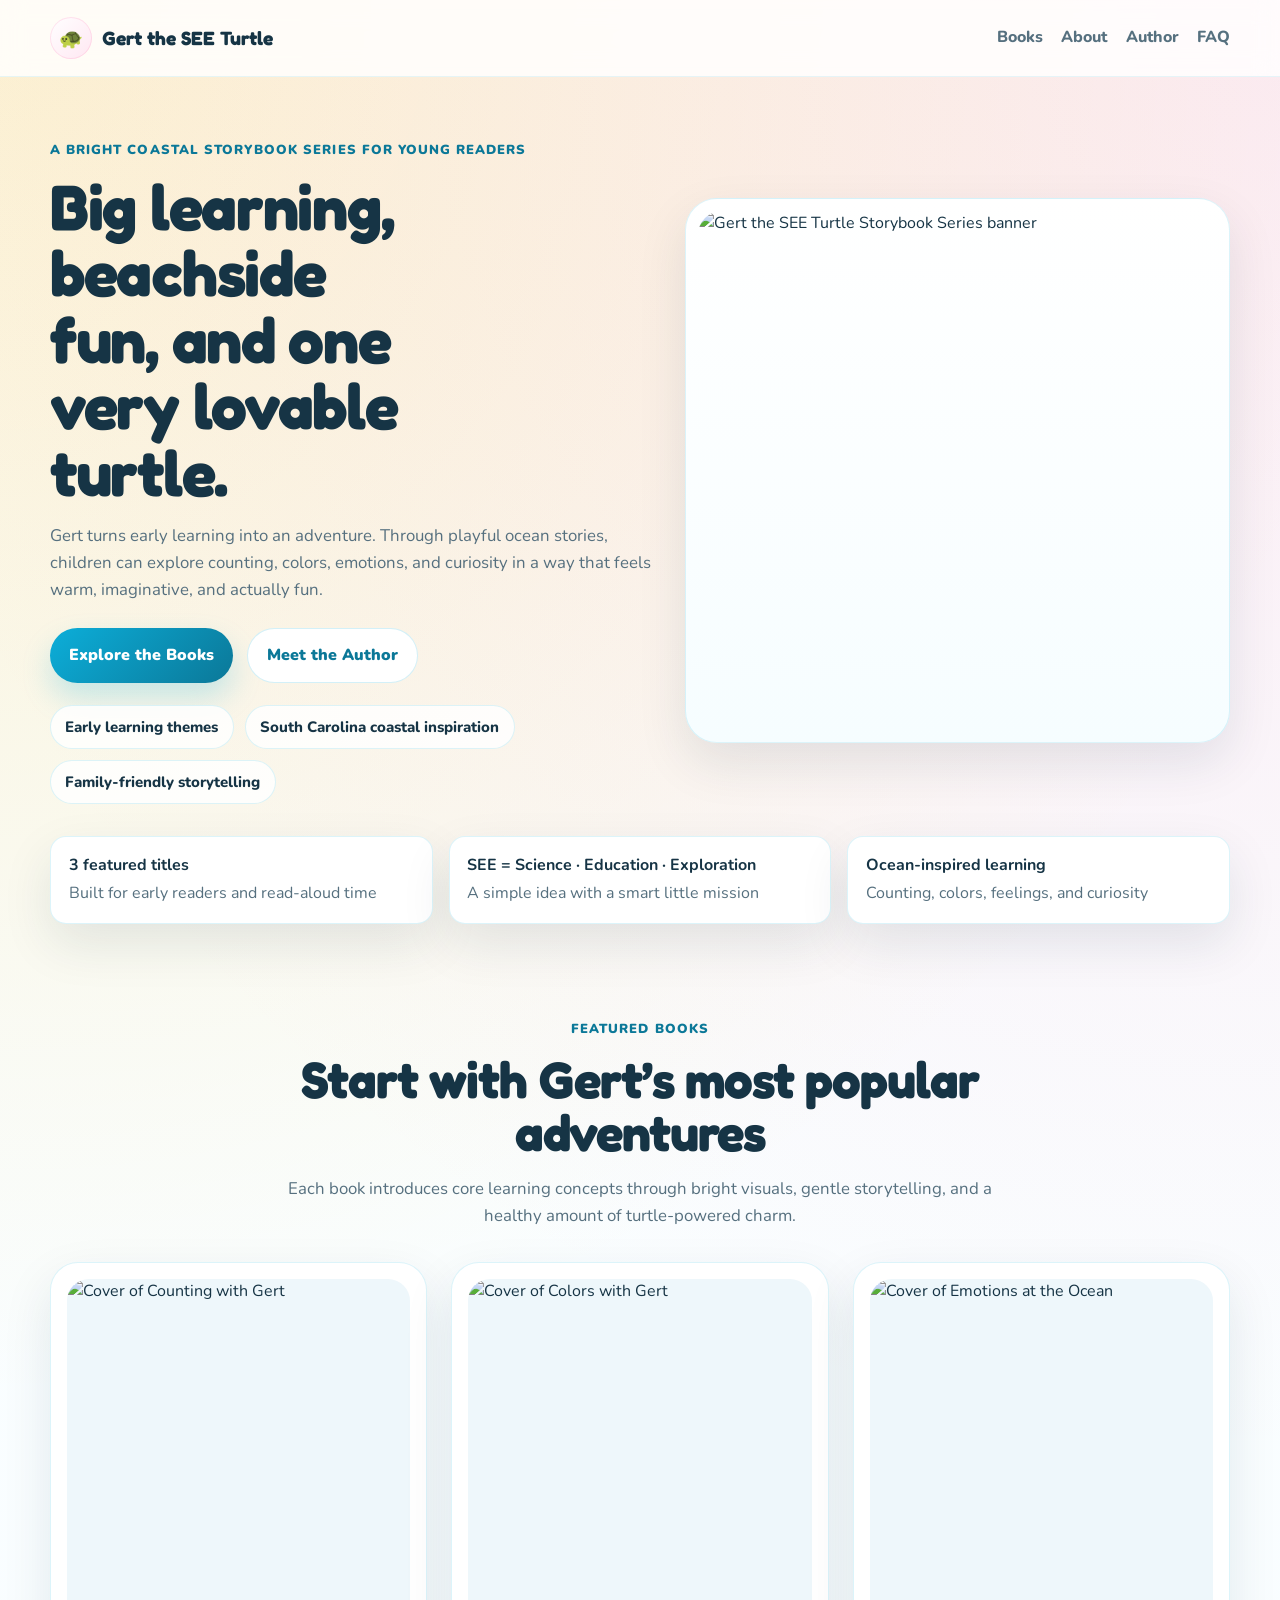
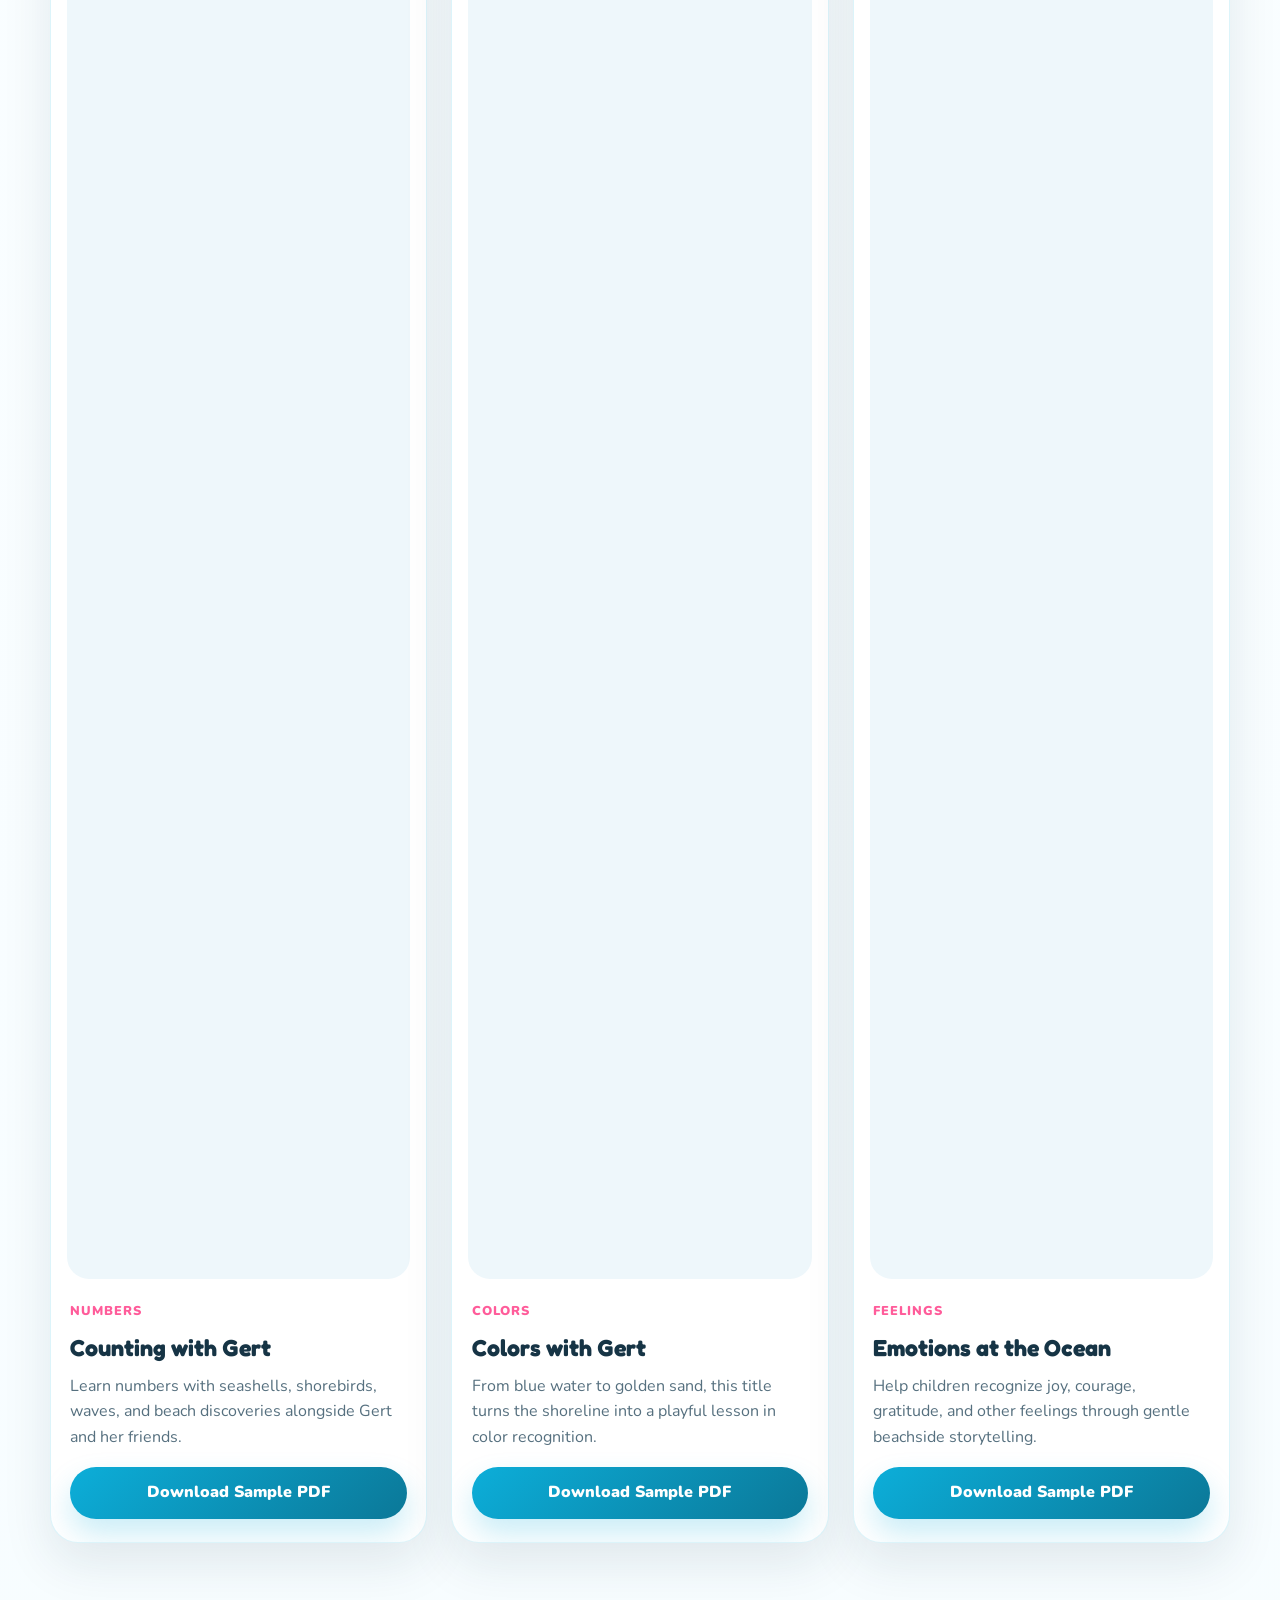
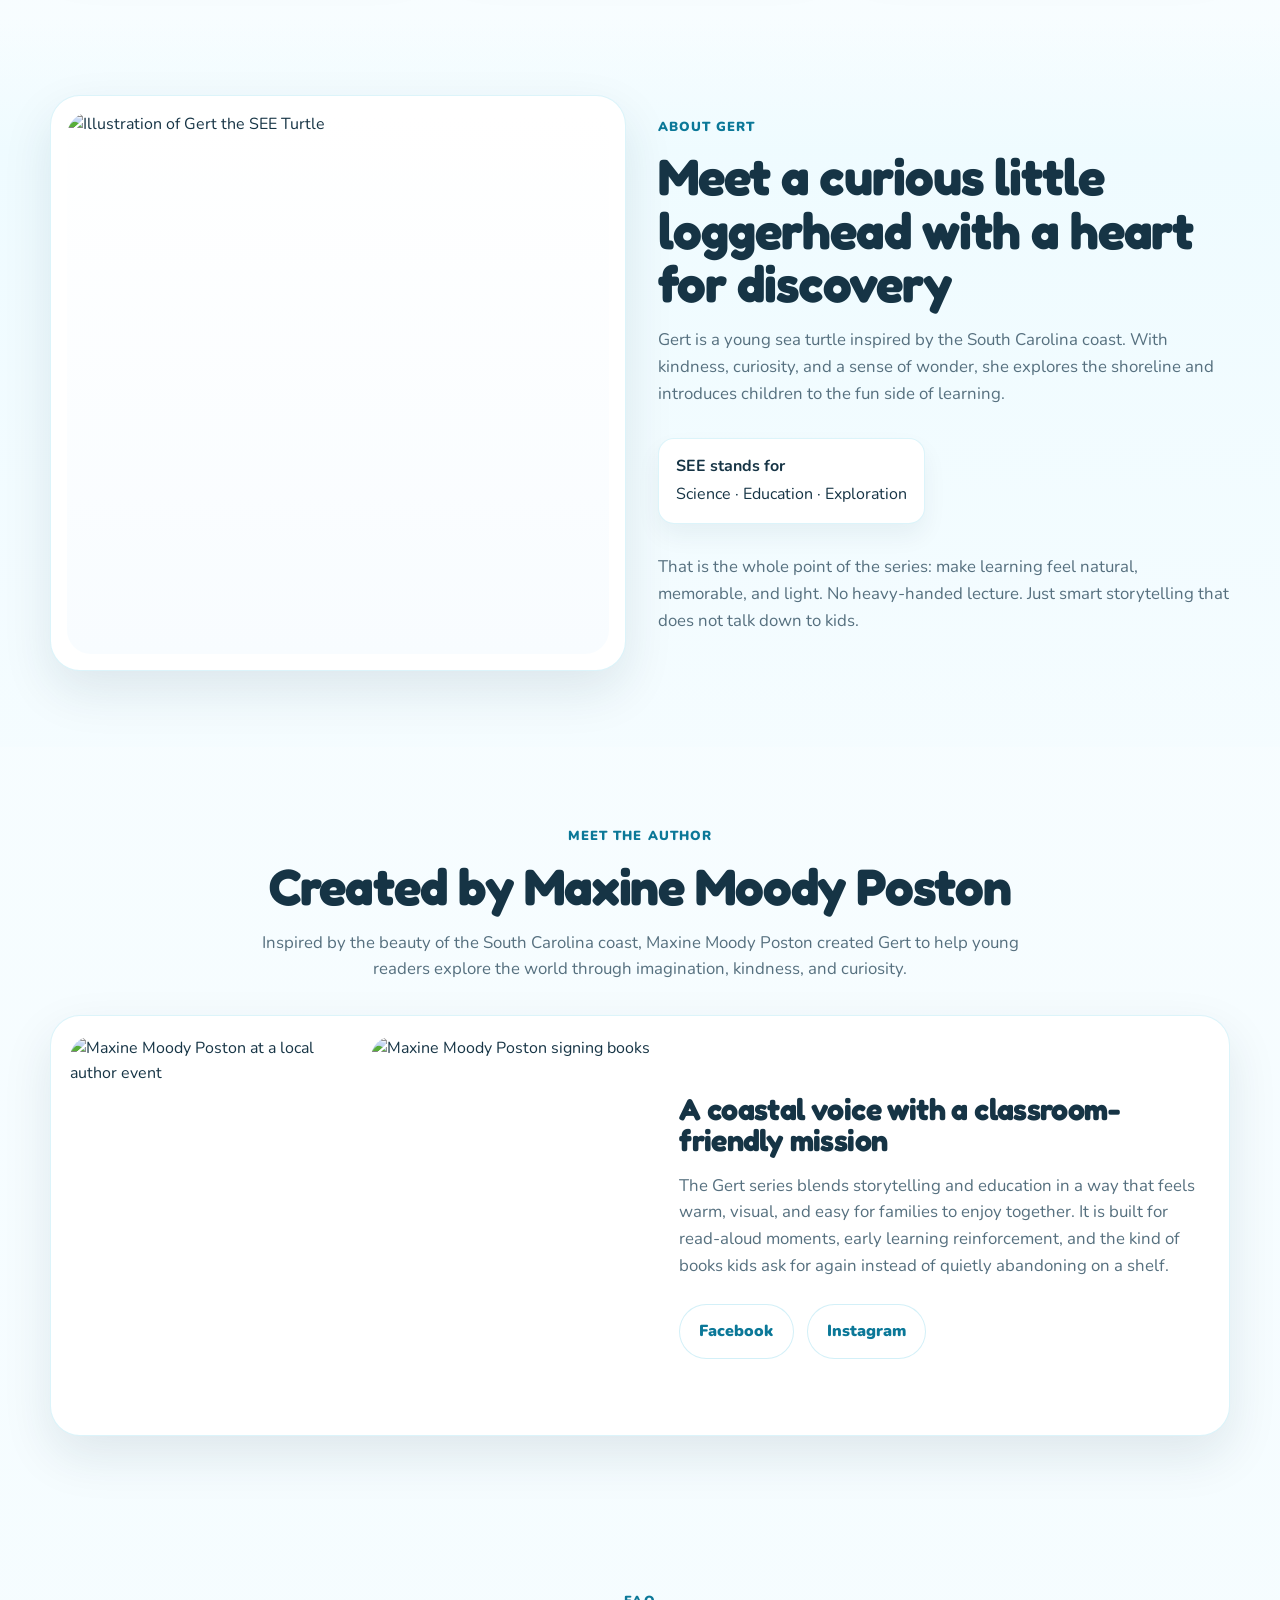
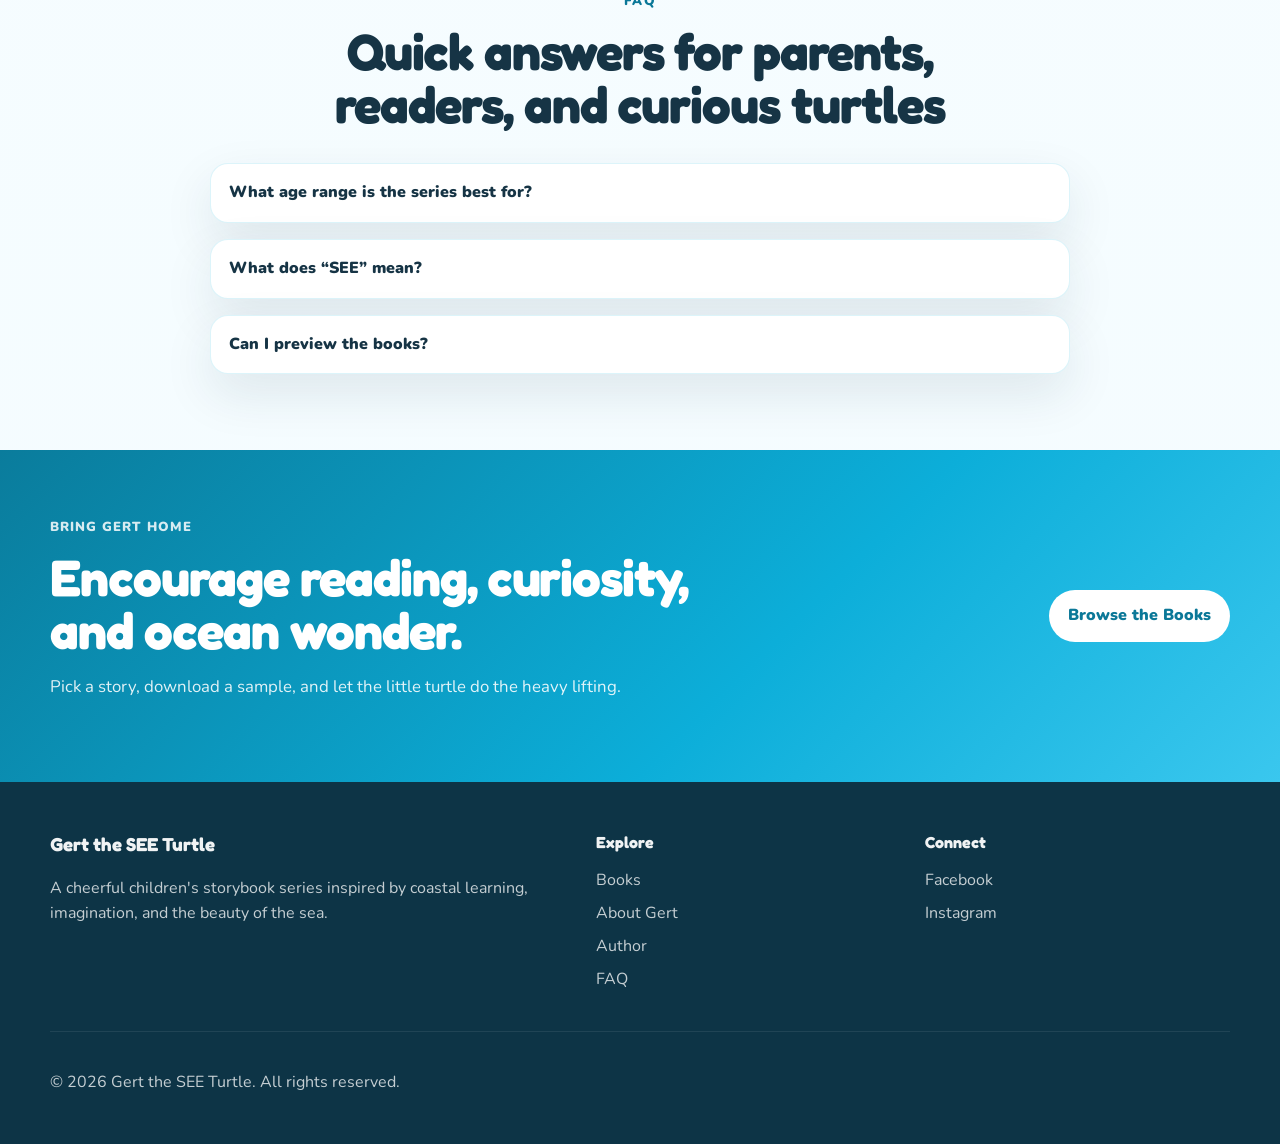
==== index.html @ 7fe70824 "Add files via upload" ====
<!DOCTYPE html>
<html lang="en">
<head>
  <meta charset="UTF-8">
  <meta name="viewport" content="width=device-width, initial-scale=1">
  <title>Gert the SEE Turtle | Children's Storybook Series</title>
  <meta name="description" content="Meet Gert the SEE Turtle, a cheerful children's storybook series inspired by the South Carolina coast and designed to teach counting, colors, emotions, and curiosity through ocean adventures.">
  <meta name="theme-color" content="#0caed9">
  <meta property="og:title" content="Gert the SEE Turtle | Children's Storybook Series">
  <meta property="og:description" content="Counting, colors, emotions, and coastal adventures for young readers.">
  <meta property="og:type" content="website">
  <meta property="og:image" content="images/gert_banner.png">
  <meta name="twitter:card" content="summary_large_image">
  <link rel="preconnect" href="https://fonts.googleapis.com">
  <link rel="preconnect" href="https://fonts.gstatic.com" crossorigin>
  <link href="https://fonts.googleapis.com/css2?family=Fredoka:wght@400;500;600;700&family=Nunito:wght@400;600;700;800&display=swap" rel="stylesheet">
  <link rel="stylesheet" href="style.css">
  <script type="application/ld+json">
  {
    "@context": "https://schema.org",
    "@type": "WebSite",
    "name": "Gert the SEE Turtle",
    "url": "/",
    "description": "A children's storybook series featuring Gert the SEE Turtle and early learning adventures inspired by the coast.",
    "publisher": {
      "@type": "Person",
      "name": "Maxine Moody Poston"
    }
  }
  </script>
</head>
<body>
  <a class="skip-link" href="#main">Skip to content</a>

  <header class="site-header">
    <div class="container nav-wrap">
      <a href="#top" class="brand" aria-label="Gert the SEE Turtle home">
        <span class="brand-mark">🐢</span>
        <span>Gert the SEE Turtle</span>
      </a>
      <button class="nav-toggle" type="button" aria-expanded="false" aria-controls="site-nav" aria-label="Open navigation menu">
        <span></span><span></span><span></span>
      </button>
      <nav id="site-nav" class="site-nav" aria-label="Primary">
        <a href="#books">Books</a>
        <a href="#about">About</a>
        <a href="#author">Author</a>
        <a href="#faq">FAQ</a>
      </nav>
    </div>
  </header>

  <main id="main">
    <section class="hero" id="top">
      <div class="container hero-grid">
        <div class="hero-copy">
          <span class="eyebrow">A bright coastal storybook series for young readers</span>
          <h1>Big learning, beachside fun, and one very lovable turtle.</h1>
          <p class="hero-text">
            Gert turns early learning into an adventure. Through playful ocean stories, children can explore
            counting, colors, emotions, and curiosity in a way that feels warm, imaginative, and actually fun.
          </p>
          <div class="hero-actions">
            <a class="btn btn-primary" href="#books">Explore the Books</a>
            <a class="btn btn-secondary" href="#author">Meet the Author</a>
          </div>
          <ul class="hero-points" aria-label="Series highlights">
            <li>Early learning themes</li>
            <li>South Carolina coastal inspiration</li>
            <li>Family-friendly storytelling</li>
          </ul>
        </div>

        <div class="hero-visual">
          <div class="hero-card">
            <img src="images/gert_banner.png" alt="Gert the SEE Turtle Storybook Series banner" width="1200" height="1200" fetchpriority="high">
          </div>
        </div>
      </div>
    </section>

    <section class="stats-bar" aria-label="Series highlights">
      <div class="container stats-grid">
        <div class="stat-card">
          <strong>3 featured titles</strong>
          <span>Built for early readers and read-aloud time</span>
        </div>
        <div class="stat-card">
          <strong>SEE = Science · Education · Exploration</strong>
          <span>A simple idea with a smart little mission</span>
        </div>
        <div class="stat-card">
          <strong>Ocean-inspired learning</strong>
          <span>Counting, colors, feelings, and curiosity</span>
        </div>
      </div>
    </section>

    <section class="section section-books" id="books">
      <div class="container">
        <div class="section-heading centered narrow">
          <span class="eyebrow">Featured books</span>
          <h2>Start with Gert’s most popular adventures</h2>
          <p>
            Each book introduces core learning concepts through bright visuals, gentle storytelling, and a healthy amount
            of turtle-powered charm.
          </p>
        </div>

        <div class="book-grid">
          <article class="book-card">
            <div class="book-cover-wrap">
              <img src="images/counting-with-gert.png" alt="Cover of Counting with Gert" width="1600" height="1600" loading="lazy">
            </div>
            <div class="book-body">
              <span class="book-tag">Numbers</span>
              <h3>Counting with Gert</h3>
              <p>Learn numbers with seashells, shorebirds, waves, and beach discoveries alongside Gert and her friends.</p>
              <a class="btn btn-primary btn-block" href="books/counting.pdf" download>Download Sample PDF</a>
            </div>
          </article>

          <article class="book-card">
            <div class="book-cover-wrap">
              <img src="images/colors-with-gert.png" alt="Cover of Colors with Gert" width="1600" height="1600" loading="lazy">
            </div>
            <div class="book-body">
              <span class="book-tag">Colors</span>
              <h3>Colors with Gert</h3>
              <p>From blue water to golden sand, this title turns the shoreline into a playful lesson in color recognition.</p>
              <a class="btn btn-primary btn-block" href="books/colors.pdf" download>Download Sample PDF</a>
            </div>
          </article>

          <article class="book-card">
            <div class="book-cover-wrap">
              <img src="images/emotions-at-the-ocean.png" alt="Cover of Emotions at the Ocean" width="1600" height="1600" loading="lazy">
            </div>
            <div class="book-body">
              <span class="book-tag">Feelings</span>
              <h3>Emotions at the Ocean</h3>
              <p>Help children recognize joy, courage, gratitude, and other feelings through gentle beachside storytelling.</p>
              <a class="btn btn-primary btn-block" href="books/emotions.pdf" download>Download Sample PDF</a>
            </div>
          </article>
        </div>
      </div>
    </section>

    <section class="section section-alt" id="about">
      <div class="container about-grid">
        <div class="about-visual card-surface">
          <img src="images/gert_character.png" alt="Illustration of Gert the SEE Turtle" width="542" height="542" loading="lazy">
        </div>
        <div class="about-copy">
          <span class="eyebrow">About Gert</span>
          <h2>Meet a curious little loggerhead with a heart for discovery</h2>
          <p>
            Gert is a young sea turtle inspired by the South Carolina coast. With kindness, curiosity, and a sense of wonder,
            she explores the shoreline and introduces children to the fun side of learning.
          </p>
          <div class="meaning-box">
            <strong>SEE stands for</strong>
            <span>Science · Education · Exploration</span>
          </div>
          <p>
            That is the whole point of the series: make learning feel natural, memorable, and light. No heavy-handed lecture.
            Just smart storytelling that does not talk down to kids.
          </p>
        </div>
      </div>
    </section>

    <section class="section" id="author">
      <div class="container">
        <div class="section-heading centered narrow">
          <span class="eyebrow">Meet the author</span>
          <h2>Created by Maxine Moody Poston</h2>
          <p>
            Inspired by the beauty of the South Carolina coast, Maxine Moody Poston created Gert to help young readers explore
            the world through imagination, kindness, and curiosity.
          </p>
        </div>

        <div class="author-panel">
          <div class="author-images">
            <figure>
              <img src="images/author_expo.jpg" alt="Maxine Moody Poston at a local author event" width="1200" height="1600" loading="lazy">
            </figure>
            <figure>
              <img src="images/author_signing.jpg" alt="Maxine Moody Poston signing books" width="1200" height="1600" loading="lazy">
            </figure>
          </div>
          <div class="author-copy">
            <h3>A coastal voice with a classroom-friendly mission</h3>
            <p>
              The Gert series blends storytelling and education in a way that feels warm, visual, and easy for families to enjoy together.
              It is built for read-aloud moments, early learning reinforcement, and the kind of books kids ask for again instead of quietly abandoning on a shelf.
            </p>
            <div class="social-links">
              <a class="btn btn-secondary" href="https://www.facebook.com/gerttheseeturtle" target="_blank" rel="noopener noreferrer">Facebook</a>
              <a class="btn btn-secondary" href="https://www.instagram.com/gerttheseeturtle" target="_blank" rel="noopener noreferrer">Instagram</a>
            </div>
          </div>
        </div>
      </div>
    </section>

    <section class="section faq-section" id="faq">
      <div class="container">
        <div class="section-heading centered narrow">
          <span class="eyebrow">FAQ</span>
          <h2>Quick answers for parents, readers, and curious turtles</h2>
        </div>
        <div class="faq-list">
          <details>
            <summary>What age range is the series best for?</summary>
            <p>The books are designed for young children and early readers, especially families looking for bright educational read-aloud stories.</p>
          </details>
          <details>
            <summary>What does “SEE” mean?</summary>
            <p>SEE stands for Science, Education, and Exploration, which is the learning framework that shapes the series.</p>
          </details>
          <details>
            <summary>Can I preview the books?</summary>
            <p>Yes. Each featured title includes a downloadable PDF so visitors can sample the story and artwork.</p>
          </details>
        </div>
      </div>
    </section>

    <section class="cta-band">
      <div class="container cta-grid">
        <div>
          <span class="eyebrow eyebrow-light">Bring Gert home</span>
          <h2>Encourage reading, curiosity, and ocean wonder.</h2>
          <p>Pick a story, download a sample, and let the little turtle do the heavy lifting.</p>
        </div>
        <div class="cta-actions">
          <a class="btn btn-light" href="#books">Browse the Books</a>
        </div>
      </div>
    </section>
  </main>

  <footer class="site-footer">
    <div class="container footer-grid">
      <div>
        <h3>Gert the SEE Turtle</h3>
        <p>A cheerful children's storybook series inspired by coastal learning, imagination, and the beauty of the sea.</p>
      </div>
      <div>
        <h4>Explore</h4>
        <a href="#books">Books</a>
        <a href="#about">About Gert</a>
        <a href="#author">Author</a>
        <a href="#faq">FAQ</a>
      </div>
      <div>
        <h4>Connect</h4>
        <a href="https://www.facebook.com/gerttheseeturtle" target="_blank" rel="noopener noreferrer">Facebook</a>
        <a href="https://www.instagram.com/gerttheseeturtle" target="_blank" rel="noopener noreferrer">Instagram</a>
      </div>
    </div>
    <div class="container footer-bottom">
      <p>© 2026 Gert the SEE Turtle. All rights reserved.</p>
    </div>
  </footer>

  <script src="script.js"></script>
</body>
</html>
---- style.css ----
:root {
  --bg: #f4fcff;
  --bg-soft: #eefbff;
  --surface: #ffffff;
  --surface-alt: #f7feff;
  --text: #163445;
  --muted: #56707f;
  --primary: #0caed9;
  --primary-dark: #0b7898;
  --accent: #ff5c9a;
  --accent-warm: #ffb703;
  --border: rgba(12, 174, 217, 0.14);
  --shadow: 0 20px 50px rgba(16, 51, 69, 0.10);
  --radius-xl: 28px;
  --radius-lg: 22px;
  --radius-md: 16px;
  --radius-sm: 12px;
  --max: 1180px;
}

* { box-sizing: border-box; }
html { scroll-behavior: smooth; }
body {
  margin: 0;
  font-family: "Nunito", Arial, sans-serif;
  color: var(--text);
  background:
    radial-gradient(circle at top left, rgba(255,183,3,0.18), transparent 23%),
    radial-gradient(circle at top right, rgba(255,92,154,0.12), transparent 24%),
    linear-gradient(180deg, #fbfeff 0%, #f4fcff 100%);
  line-height: 1.6;
}
img { display: block; max-width: 100%; }
a { color: inherit; text-decoration: none; }

.skip-link {
  position: absolute;
  left: -9999px;
  top: 0;
}
.skip-link:focus {
  left: 1rem;
  top: 1rem;
  z-index: 999;
  background: #fff;
  padding: .75rem 1rem;
  border-radius: 999px;
  box-shadow: var(--shadow);
}

.container {
  width: min(calc(100% - 2rem), var(--max));
  margin: 0 auto;
}

.site-header {
  position: sticky;
  top: 0;
  z-index: 50;
  backdrop-filter: blur(12px);
  background: rgba(255,255,255,0.82);
  border-bottom: 1px solid rgba(12,174,217,0.10);
}

.nav-wrap {
  min-height: 76px;
  display: flex;
  align-items: center;
  justify-content: space-between;
  gap: 1rem;
}

.brand {
  display: inline-flex;
  align-items: center;
  gap: .65rem;
  font-family: "Fredoka", Arial, sans-serif;
  font-size: 1.2rem;
  font-weight: 700;
}

.brand-mark {
  width: 42px;
  height: 42px;
  display: inline-grid;
  place-items: center;
  border-radius: 50%;
  background: linear-gradient(135deg, #fff, #ffe7f2);
  box-shadow: inset 0 0 0 1px rgba(255,92,154,.16);
}

.site-nav {
  display: flex;
  align-items: center;
  gap: 1.15rem;
}

.site-nav a {
  color: var(--muted);
  font-weight: 800;
}
.site-nav a:hover,
.site-nav a:focus-visible { color: var(--primary-dark); }

.nav-toggle {
  display: none;
  width: 46px;
  height: 46px;
  border: 1px solid rgba(12,174,217,0.16);
  background: #fff;
  border-radius: 14px;
  padding: 0;
  cursor: pointer;
}
.nav-toggle span {
  display: block;
  width: 18px;
  height: 2px;
  background: var(--text);
  margin: 4px auto;
  border-radius: 999px;
}

.hero {
  padding: 3.75rem 0 2rem;
}
.hero-grid {
  display: grid;
  grid-template-columns: 1.05fr .95fr;
  gap: 2rem;
  align-items: center;
}
.eyebrow {
  display: inline-block;
  font-size: .82rem;
  font-weight: 900;
  letter-spacing: .08em;
  text-transform: uppercase;
  color: var(--primary-dark);
}
.eyebrow-light { color: rgba(255,255,255,.84); }

.hero h1,
.section-heading h2,
.about-copy h2,
.cta-grid h2,
.author-copy h3 {
  font-family: "Fredoka", Arial, sans-serif;
  line-height: 1.04;
  letter-spacing: -.02em;
}
.hero h1 {
  font-size: clamp(2.7rem, 5vw, 4.9rem);
  margin: .7rem 0 1rem;
  max-width: 11ch;
}
.hero-text,
.section-heading p,
.about-copy p,
.author-copy p,
.cta-grid p,
.faq-list p {
  color: var(--muted);
  font-size: 1.05rem;
}
.hero-actions,
.social-links {
  display: flex;
  flex-wrap: wrap;
  gap: .85rem;
  margin-top: 1.5rem;
}
.btn {
  display: inline-flex;
  align-items: center;
  justify-content: center;
  min-height: 50px;
  padding: .85rem 1.2rem;
  border-radius: 999px;
  font-weight: 900;
  transition: transform .18s ease, box-shadow .18s ease, background .18s ease;
}
.btn:hover { transform: translateY(-2px); }
.btn-primary {
  color: #fff;
  background: linear-gradient(135deg, var(--primary), var(--primary-dark));
  box-shadow: 0 15px 30px rgba(12, 174, 217, .22);
}
.btn-secondary {
  background: #fff;
  color: var(--primary-dark);
  border: 1px solid rgba(12,174,217,0.18);
}
.btn-light {
  color: var(--primary-dark);
  background: #fff;
}
.btn-block { width: 100%; }

.hero-points {
  list-style: none;
  display: flex;
  flex-wrap: wrap;
  gap: .7rem;
  padding: 0;
  margin: 1.4rem 0 0;
}
.hero-points li {
  padding: .55rem .9rem;
  border-radius: 999px;
  background: rgba(255,255,255,.82);
  border: 1px solid var(--border);
  font-weight: 800;
  font-size: .94rem;
}

.hero-card,
.card-surface,
.book-card,
.author-panel,
.stat-card,
.faq-list details {
  background: var(--surface);
  border: 1px solid var(--border);
  box-shadow: var(--shadow);
}
.hero-card {
  border-radius: 32px;
  overflow: hidden;
  padding: .75rem;
  background: linear-gradient(180deg, #ffffff, #f6fdff);
}
.hero-card img {
  border-radius: 24px;
  width: 100%;
  height: auto;
}

.stats-bar { padding-bottom: 1rem; }
.stats-grid {
  display: grid;
  grid-template-columns: repeat(3, 1fr);
  gap: 1rem;
}
.stat-card {
  padding: 1rem 1.1rem;
  border-radius: var(--radius-md);
}
.stat-card strong {
  display: block;
  margin-bottom: .2rem;
  font-size: 1rem;
}
.stat-card span { color: var(--muted); }

.section { padding: 4.75rem 0; }
.section-alt {
  background: linear-gradient(180deg, rgba(255,255,255,0), rgba(238,251,255,0.9) 18%, rgba(244,252,255,0.8));
}
.section-heading { margin-bottom: 2rem; }
.centered { text-align: center; margin-inline: auto; }
.narrow { max-width: 760px; }
.section-heading h2,
.about-copy h2,
.cta-grid h2 {
  margin: .7rem 0 .9rem;
  font-size: clamp(2.1rem, 4vw, 3.3rem);
}

.book-grid {
  display: grid;
  grid-template-columns: repeat(3, 1fr);
  gap: 1.5rem;
}
.book-card {
  border-radius: var(--radius-xl);
  overflow: hidden;
}
.book-cover-wrap {
  padding: 1rem 1rem 0;
}
.book-cover-wrap img {
  width: 100%;
  aspect-ratio: 4 / 5;
  object-fit: cover;
  border-radius: var(--radius-lg);
  background: #eef7fb;
}
.book-body {
  padding: 1.2rem 1.2rem 1.4rem;
}
.book-tag {
  display: inline-block;
  margin-bottom: .45rem;
  color: var(--accent);
  font-size: .8rem;
  font-weight: 900;
  text-transform: uppercase;
  letter-spacing: .08em;
}
.book-body h3 {
  margin: 0 0 .5rem;
  font-family: "Fredoka", Arial, sans-serif;
  font-size: 1.45rem;
}
.book-body p {
  margin: 0 0 1rem;
  color: var(--muted);
}

.about-grid {
  display: grid;
  grid-template-columns: .9fr 1.1fr;
  gap: 2rem;
  align-items: center;
}
.card-surface {
  padding: 1rem;
  border-radius: 30px;
}
.about-visual img {
  border-radius: 24px;
  background: linear-gradient(180deg, #fff, #f8fcff);
}
.meaning-box {
  display: inline-flex;
  flex-direction: column;
  gap: .15rem;
  margin: .85rem 0;
  padding: .95rem 1.05rem;
  background: #fff;
  border: 1px solid var(--border);
  border-radius: var(--radius-md);
  box-shadow: 0 12px 24px rgba(16, 51, 69, 0.06);
}

.author-panel {
  display: grid;
  grid-template-columns: 1.05fr .95fr;
  gap: 1.4rem;
  align-items: center;
  padding: 1.2rem;
  border-radius: 30px;
}
.author-images {
  display: grid;
  grid-template-columns: repeat(2, 1fr);
  gap: 1rem;
}
.author-images figure { margin: 0; }
.author-images img {
  width: 100%;
  min-height: 320px;
  height: 100%;
  object-fit: cover;
  border-radius: var(--radius-lg);
}
.author-copy h3 {
  font-size: 1.9rem;
  margin: 0 0 .8rem;
}

.faq-list {
  max-width: 860px;
  margin: 0 auto;
  display: grid;
  gap: 1rem;
}
.faq-list details {
  border-radius: 18px;
  padding: 1rem 1.1rem;
}
.faq-list summary {
  cursor: pointer;
  font-weight: 900;
  list-style: none;
}
.faq-list summary::-webkit-details-marker { display: none; }
.faq-list p { margin: .7rem 0 0; }

.cta-band {
  background: linear-gradient(135deg, #0a7c9c, #0caed9 60%, #3ac7ee);
  color: #fff;
  padding: 4rem 0;
}
.cta-grid {
  display: grid;
  grid-template-columns: 1.15fr .85fr;
  gap: 1rem;
  align-items: center;
}
.cta-grid p { color: rgba(255,255,255,.88); }
.cta-actions { display: flex; justify-content: flex-end; }

.site-footer {
  background: #0d3446;
  color: rgba(255,255,255,.94);
  padding-top: 3rem;
}
.footer-grid {
  display: grid;
  grid-template-columns: 1.2fr .7fr .7fr;
  gap: 1.5rem;
}
.site-footer h3,
.site-footer h4 {
  margin: 0 0 .8rem;
  font-family: "Fredoka", Arial, sans-serif;
}
.site-footer p,
.site-footer a {
  color: rgba(255,255,255,.76);
}
.site-footer a {
  display: block;
  margin-bottom: .45rem;
}
.footer-bottom {
  margin-top: 2rem;
  padding: 1.35rem 0 2rem;
  border-top: 1px solid rgba(255,255,255,.08);
}

@media (max-width: 980px) {
  .hero-grid,
  .stats-grid,
  .book-grid,
  .about-grid,
  .author-panel,
  .cta-grid,
  .footer-grid {
    grid-template-columns: 1fr;
  }
  .hero h1 { max-width: none; }
  .cta-actions { justify-content: flex-start; }
}

@media (max-width: 760px) {
  .nav-toggle { display: inline-block; }
  .site-nav {
    position: absolute;
    top: calc(100% + .5rem);
    left: 1rem;
    right: 1rem;
    display: none;
    flex-direction: column;
    align-items: flex-start;
    gap: .25rem;
    padding: .8rem;
    background: rgba(255,255,255,.98);
    border: 1px solid var(--border);
    border-radius: 18px;
    box-shadow: var(--shadow);
  }
  .site-nav.open { display: flex; }
  .site-nav a {
    width: 100%;
    padding: .7rem .8rem;
    border-radius: 12px;
  }
  .site-nav a:hover { background: #f5fcff; }
  .hero { padding-top: 2.5rem; }
  .section { padding: 3.75rem 0; }
}

@media (max-width: 640px) {
  .author-images { grid-template-columns: 1fr; }
  .author-images img { min-height: 240px; }
  .brand { font-size: 1rem; }
  .btn { width: 100%; }
  .hero-actions,
  .social-links { align-items: stretch; }
}
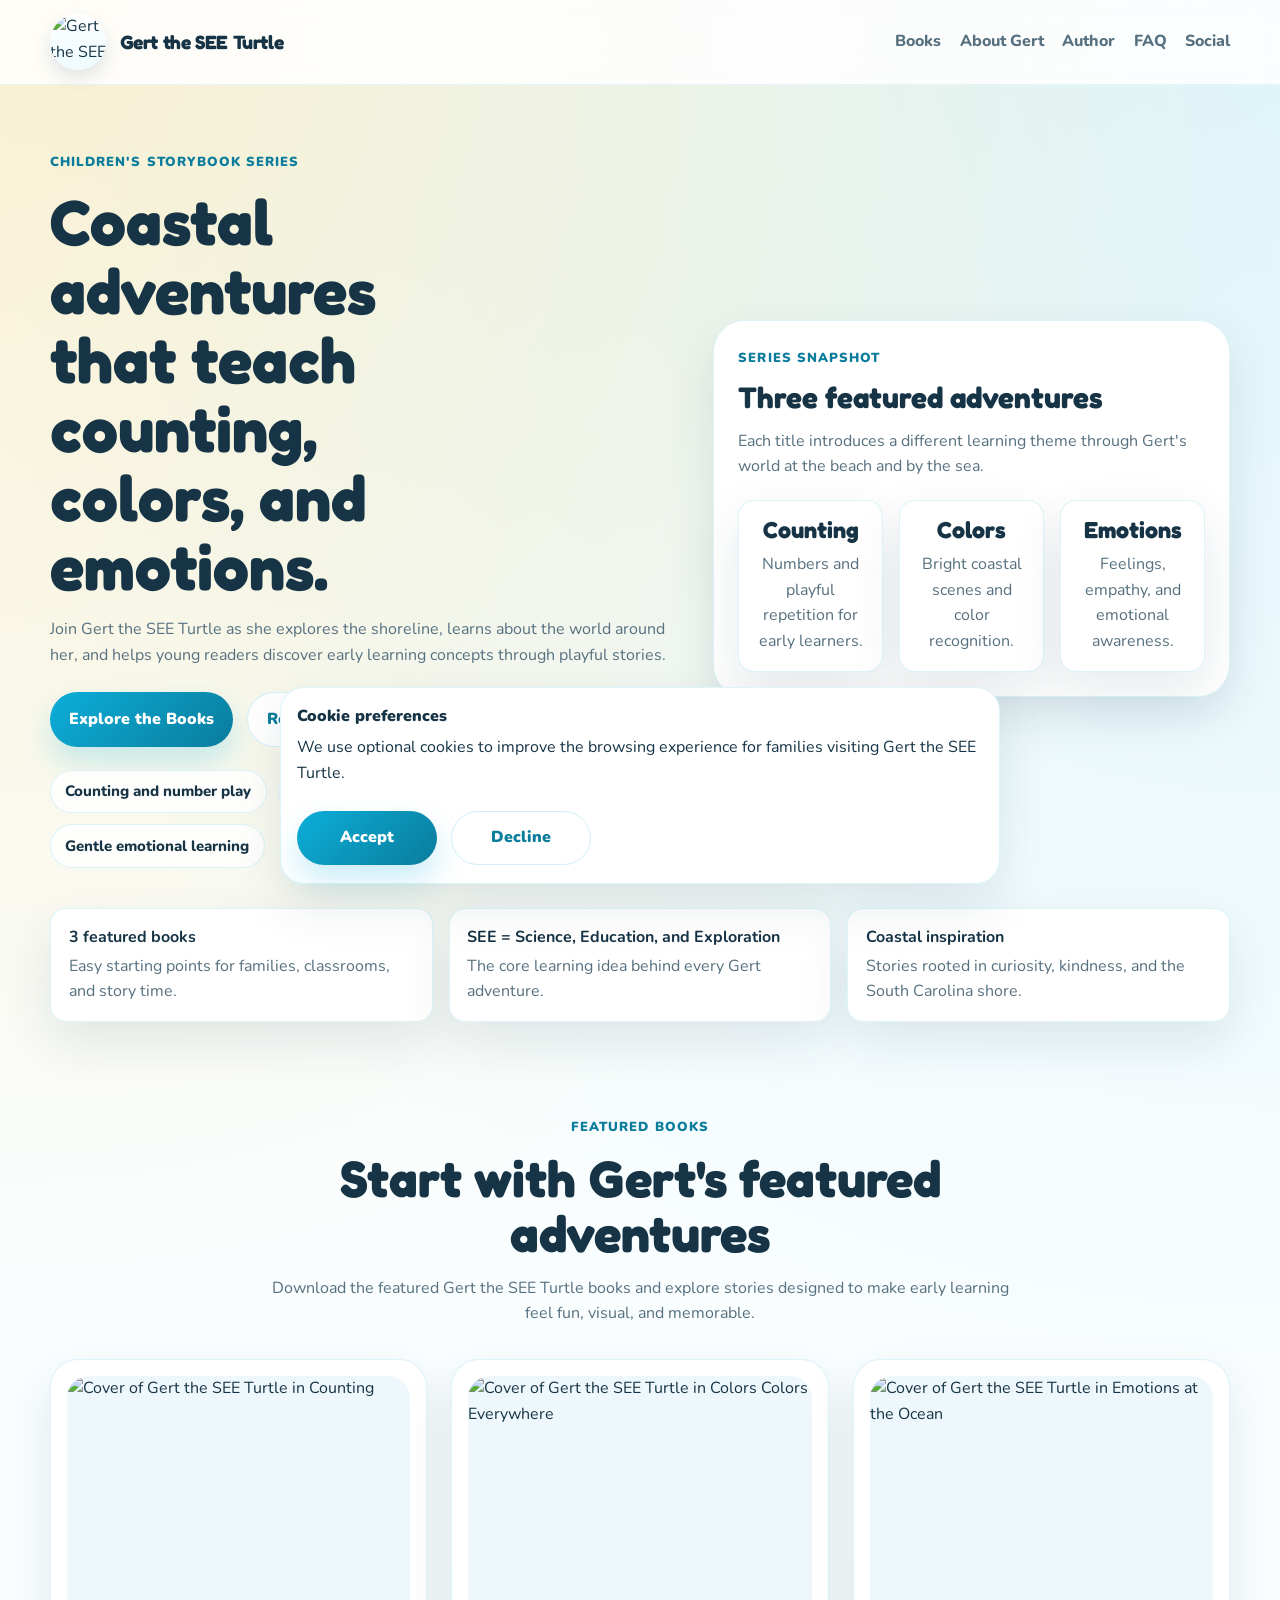
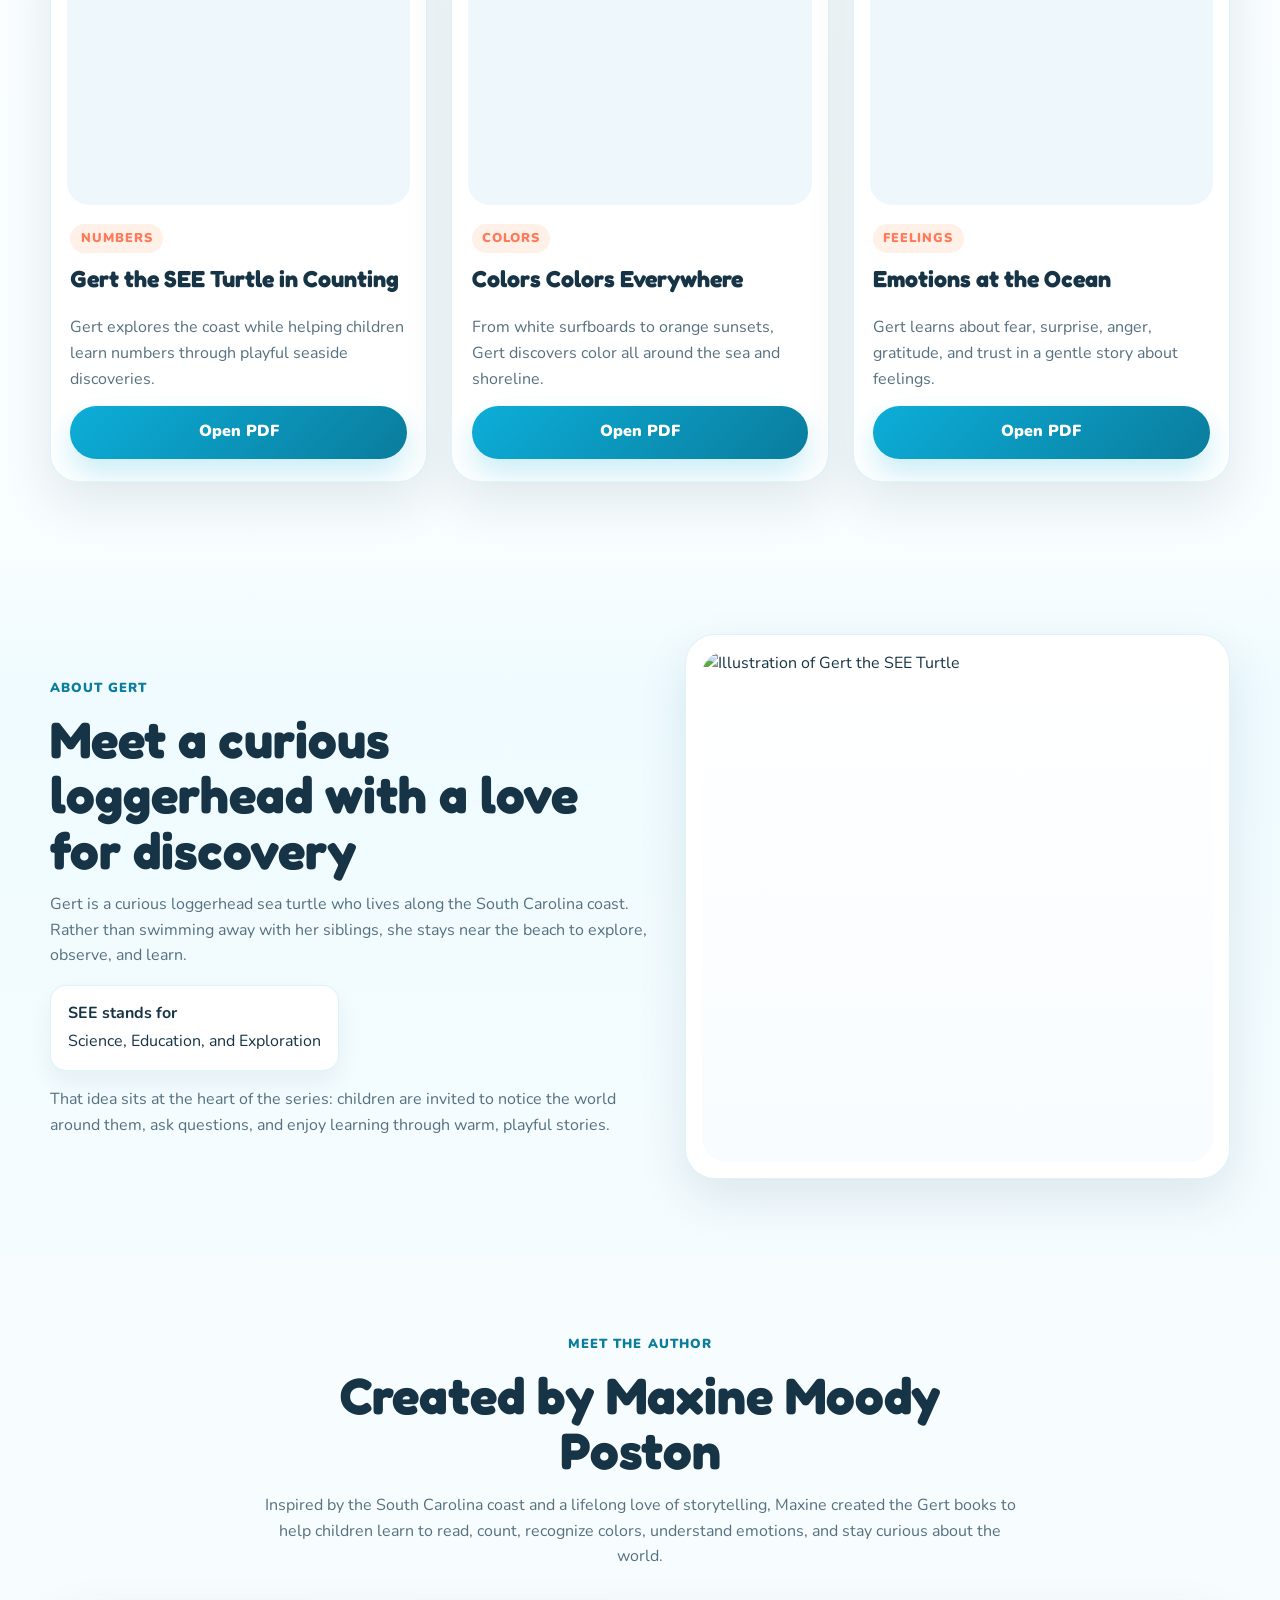
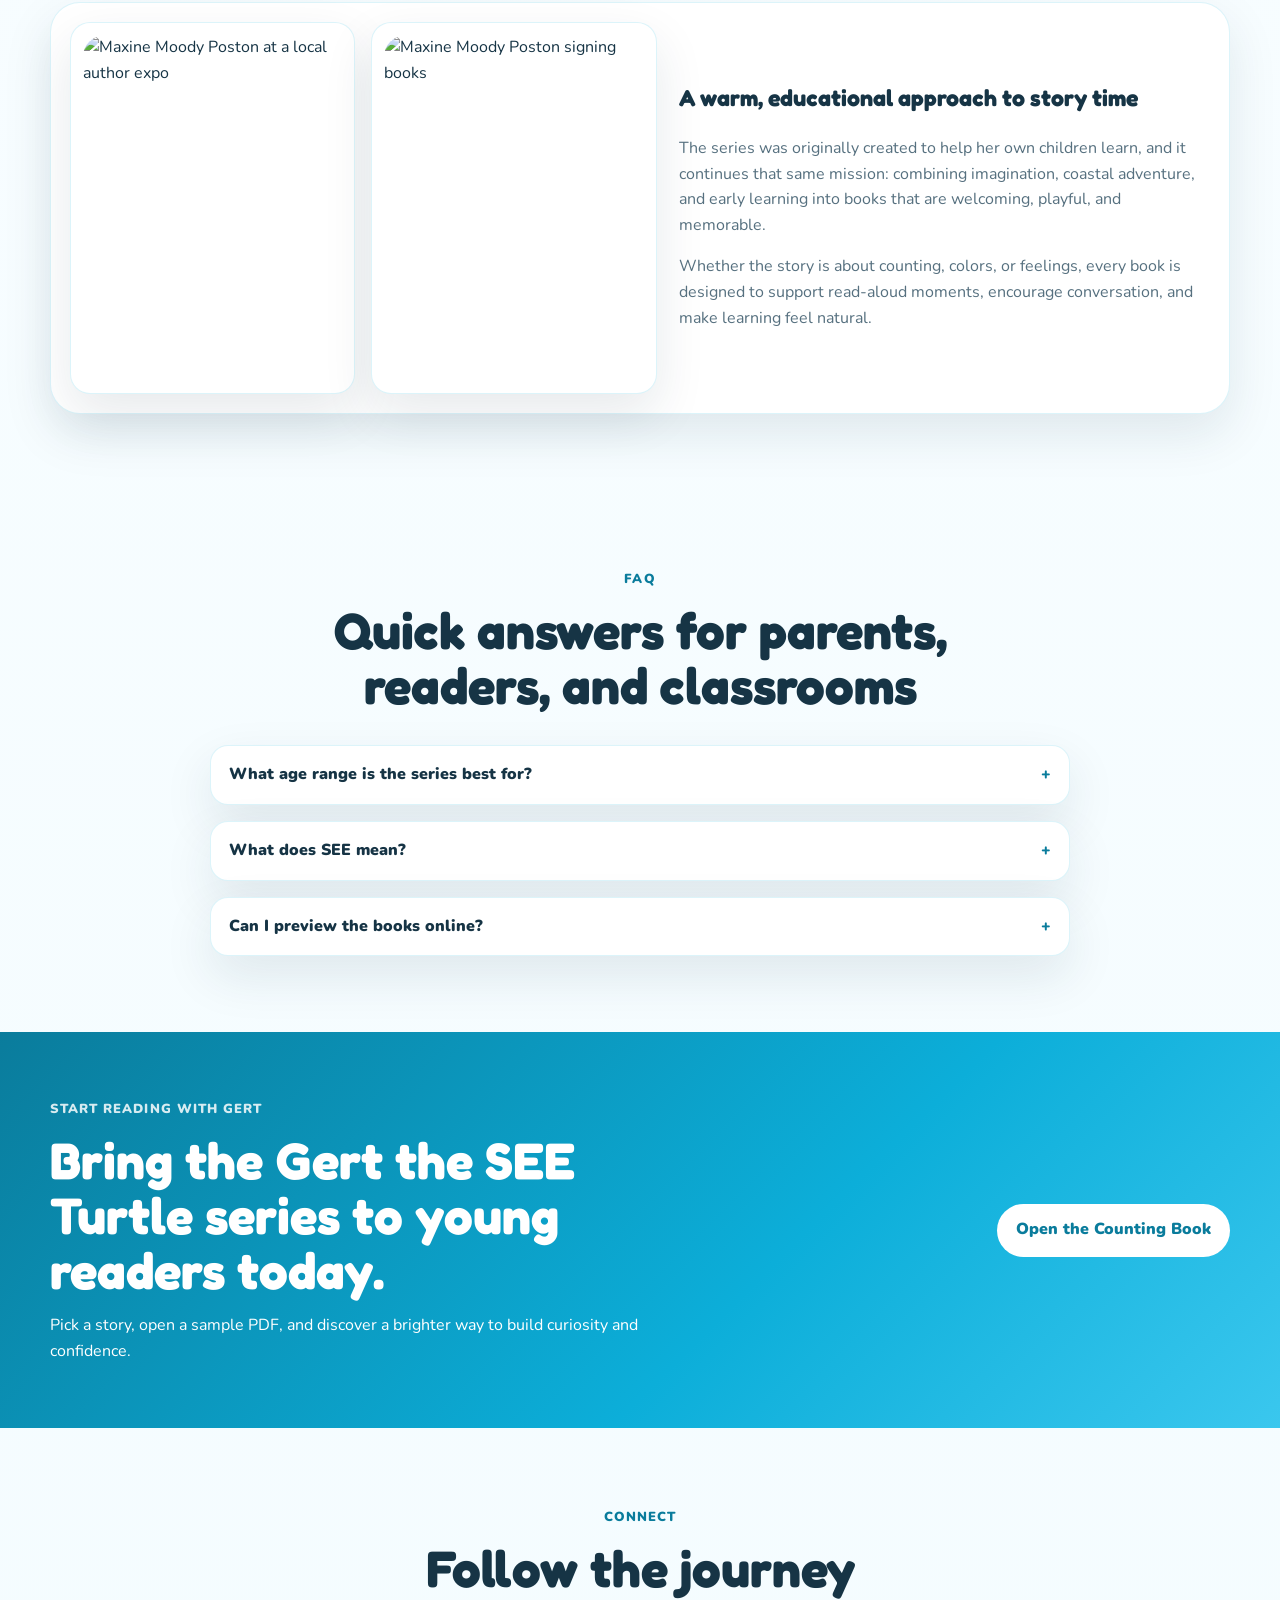
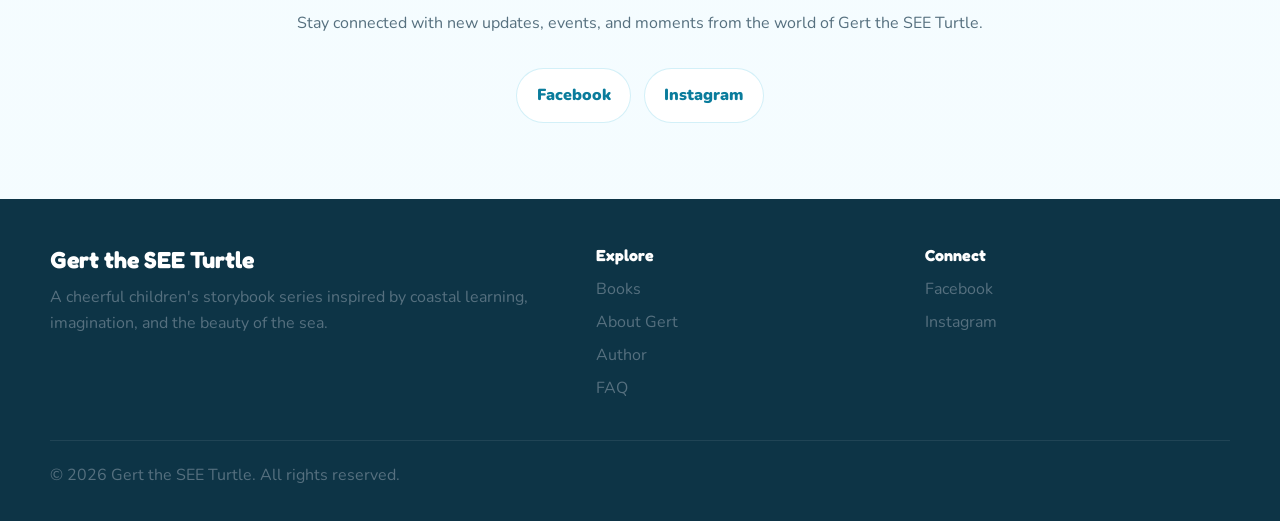
==== commit 7a63acc1: "Improve Gert landing page experience" ====
--- a/index.html
+++ b/index.html
@@ -1,243 +1,294 @@
 <!DOCTYPE html>
-<html lang="en">
+<html lang="en-US">
 <head>
-  <meta charset="UTF-8">
+  <meta charset="utf-8">
   <meta name="viewport" content="width=device-width, initial-scale=1">
-  <title>Gert the SEE Turtle | Children's Storybook Series</title>
-  <meta name="description" content="Meet Gert the SEE Turtle, a cheerful children's storybook series inspired by the South Carolina coast and designed to teach counting, colors, emotions, and curiosity through ocean adventures.">
+  <title>Gert the SEE Turtle | Storybook Series</title>
+  <meta name="description" content="Meet Gert the SEE Turtle, a cheerful children's storybook series by Maxine Moody Poston featuring counting, colors, emotions, and coastal adventures.">
   <meta name="theme-color" content="#0caed9">
-  <meta property="og:title" content="Gert the SEE Turtle | Children's Storybook Series">
-  <meta property="og:description" content="Counting, colors, emotions, and coastal adventures for young readers.">
+  <meta name="color-scheme" content="light">
+  <link rel="canonical" href="https://gerttheseeturtle.com/">
   <meta property="og:type" content="website">
-  <meta property="og:image" content="images/gert_banner.png">
+  <meta property="og:title" content="Gert the SEE Turtle | Storybook Series">
+  <meta property="og:description" content="A children's storybook series by Maxine Moody Poston featuring counting, colors, emotions, and coastal adventures.">
+  <meta property="og:url" content="https://gerttheseeturtle.com/">
+  <meta property="og:image" content="https://gerttheseeturtle.com/images/gert_banner.jpeg">
   <meta name="twitter:card" content="summary_large_image">
+  <meta name="twitter:title" content="Gert the SEE Turtle | Storybook Series">
+  <meta name="twitter:description" content="A children's storybook series by Maxine Moody Poston featuring counting, colors, emotions, and coastal adventures.">
+  <meta name="twitter:image" content="https://gerttheseeturtle.com/images/gert_banner.jpeg">
   <link rel="preconnect" href="https://fonts.googleapis.com">
   <link rel="preconnect" href="https://fonts.gstatic.com" crossorigin>
-  <link href="https://fonts.googleapis.com/css2?family=Fredoka:wght@400;500;600;700&family=Nunito:wght@400;600;700;800&display=swap" rel="stylesheet">
+  <link href="https://fonts.googleapis.com/css2?family=Fredoka:wght@500;600;700&family=Nunito:wght@400;600;700;800&display=swap" rel="stylesheet">
   <link rel="stylesheet" href="style.css">
   <script type="application/ld+json">
-  {
-    "@context": "https://schema.org",
-    "@type": "WebSite",
-    "name": "Gert the SEE Turtle",
-    "url": "/",
-    "description": "A children's storybook series featuring Gert the SEE Turtle and early learning adventures inspired by the coast.",
-    "publisher": {
-      "@type": "Person",
-      "name": "Maxine Moody Poston"
+    {
+      "@context": "https://schema.org",
+      "@type": "WebSite",
+      "name": "Gert the SEE Turtle",
+      "url": "https://gerttheseeturtle.com/",
+      "description": "A children's storybook series by Maxine Moody Poston featuring counting, colors, emotions, and coastal adventures.",
+      "publisher": {
+        "@type": "Person",
+        "name": "Maxine Moody Poston"
+      }
     }
-  }
   </script>
 </head>
 <body>
-  <a class="skip-link" href="#main">Skip to content</a>
-
-  <header class="site-header">
+  <a class="skip-link" href="#main-content">Skip to main content</a>
+
+  <header class="site-header" id="top">
     <div class="container nav-wrap">
-      <a href="#top" class="brand" aria-label="Gert the SEE Turtle home">
-        <span class="brand-mark">🐢</span>
-        <span>Gert the SEE Turtle</span>
+      <a class="brand" href="#top" aria-label="Gert the SEE Turtle home">
+        <img class="brand-mark" src="images/gert_character.png" alt="Gert the SEE Turtle character" width="64" height="64">
+        <span class="brand-text">Gert the SEE Turtle</span>
       </a>
-      <button class="nav-toggle" type="button" aria-expanded="false" aria-controls="site-nav" aria-label="Open navigation menu">
-        <span></span><span></span><span></span>
+
+      <button
+        class="nav-toggle"
+        type="button"
+        aria-expanded="false"
+        aria-controls="site-nav"
+        aria-label="Open navigation menu"
+      >
+        <span></span>
+        <span></span>
+        <span></span>
       </button>
-      <nav id="site-nav" class="site-nav" aria-label="Primary">
+
+      <nav class="site-nav" id="site-nav" aria-label="Primary">
         <a href="#books">Books</a>
-        <a href="#about">About</a>
+        <a href="#about">About Gert</a>
         <a href="#author">Author</a>
         <a href="#faq">FAQ</a>
+        <a href="#social">Social</a>
       </nav>
     </div>
   </header>
 
-  <main id="main">
-    <section class="hero" id="top">
+  <main id="main-content">
+    <section class="hero">
       <div class="container hero-grid">
         <div class="hero-copy">
-          <span class="eyebrow">A bright coastal storybook series for young readers</span>
-          <h1>Big learning, beachside fun, and one very lovable turtle.</h1>
+          <span class="eyebrow">Children's Storybook Series</span>
+          <h1>Coastal adventures that teach counting, colors, and emotions.</h1>
           <p class="hero-text">
-            Gert turns early learning into an adventure. Through playful ocean stories, children can explore
-            counting, colors, emotions, and curiosity in a way that feels warm, imaginative, and actually fun.
-          </p>
+            Join Gert the SEE Turtle as she explores the shoreline, learns about the world around her,
+            and helps young readers discover early learning concepts through playful stories.
+          </p>
+
           <div class="hero-actions">
             <a class="btn btn-primary" href="#books">Explore the Books</a>
-            <a class="btn btn-secondary" href="#author">Meet the Author</a>
-          </div>
+            <a class="btn btn-secondary" href="books/counting.pdf" target="_blank" rel="noopener noreferrer">Read a Book</a>
+          </div>
+
           <ul class="hero-points" aria-label="Series highlights">
-            <li>Early learning themes</li>
-            <li>South Carolina coastal inspiration</li>
-            <li>Family-friendly storytelling</li>
+            <li>Counting and number play</li>
+            <li>Colors inspired by the coast</li>
+            <li>Gentle emotional learning</li>
           </ul>
         </div>
 
-        <div class="hero-visual">
-          <div class="hero-card">
-            <img src="images/gert_banner.png" alt="Gert the SEE Turtle Storybook Series banner" width="1200" height="1200" fetchpriority="high">
-          </div>
-        </div>
-      </div>
-    </section>
-
-    <section class="stats-bar" aria-label="Series highlights">
+        <aside class="hero-card" aria-labelledby="snapshot-title">
+          <span class="eyebrow">Series Snapshot</span>
+          <h2 id="snapshot-title" class="card-title">Three featured adventures</h2>
+          <p>Each title introduces a different learning theme through Gert's world at the beach and by the sea.</p>
+          <div class="feature-grid">
+            <article class="feature-card">
+              <h3>Counting</h3>
+              <p>Numbers and playful repetition for early learners.</p>
+            </article>
+            <article class="feature-card">
+              <h3>Colors</h3>
+              <p>Bright coastal scenes and color recognition.</p>
+            </article>
+            <article class="feature-card">
+              <h3>Emotions</h3>
+              <p>Feelings, empathy, and emotional awareness.</p>
+            </article>
+          </div>
+        </aside>
+      </div>
+    </section>
+
+    <section class="stats-bar" aria-label="Quick highlights">
       <div class="container stats-grid">
-        <div class="stat-card">
-          <strong>3 featured titles</strong>
-          <span>Built for early readers and read-aloud time</span>
-        </div>
-        <div class="stat-card">
-          <strong>SEE = Science · Education · Exploration</strong>
-          <span>A simple idea with a smart little mission</span>
-        </div>
-        <div class="stat-card">
-          <strong>Ocean-inspired learning</strong>
-          <span>Counting, colors, feelings, and curiosity</span>
-        </div>
-      </div>
-    </section>
-
-    <section class="section section-books" id="books">
+        <article class="stat-card">
+          <strong>3 featured books</strong>
+          <span>Easy starting points for families, classrooms, and story time.</span>
+        </article>
+        <article class="stat-card">
+          <strong>SEE = Science, Education, and Exploration</strong>
+          <span>The core learning idea behind every Gert adventure.</span>
+        </article>
+        <article class="stat-card">
+          <strong>Coastal inspiration</strong>
+          <span>Stories rooted in curiosity, kindness, and the South Carolina shore.</span>
+        </article>
+      </div>
+    </section>
+
+    <section class="section" id="books" aria-labelledby="books-title">
       <div class="container">
         <div class="section-heading centered narrow">
-          <span class="eyebrow">Featured books</span>
-          <h2>Start with Gert’s most popular adventures</h2>
+          <span class="eyebrow">Featured Books</span>
+          <h2 id="books-title">Start with Gert's featured adventures</h2>
           <p>
-            Each book introduces core learning concepts through bright visuals, gentle storytelling, and a healthy amount
-            of turtle-powered charm.
+            Download the featured Gert the SEE Turtle books and explore stories designed to make early learning
+            feel fun, visual, and memorable.
           </p>
         </div>
 
         <div class="book-grid">
           <article class="book-card">
             <div class="book-cover-wrap">
-              <img src="images/counting-with-gert.png" alt="Cover of Counting with Gert" width="1600" height="1600" loading="lazy">
+              <img src="images/counting-with-gert.jpeg" alt="Cover of Gert the SEE Turtle in Counting" width="800" height="1000" loading="lazy">
             </div>
             <div class="book-body">
               <span class="book-tag">Numbers</span>
-              <h3>Counting with Gert</h3>
-              <p>Learn numbers with seashells, shorebirds, waves, and beach discoveries alongside Gert and her friends.</p>
-              <a class="btn btn-primary btn-block" href="books/counting.pdf" download>Download Sample PDF</a>
+              <h3>Gert the SEE Turtle in Counting</h3>
+              <p>Gert explores the coast while helping children learn numbers through playful seaside discoveries.</p>
+              <a class="btn btn-primary btn-block" href="books/counting.pdf" target="_blank" rel="noopener noreferrer">Open PDF</a>
             </div>
           </article>
 
           <article class="book-card">
             <div class="book-cover-wrap">
-              <img src="images/colors-with-gert.png" alt="Cover of Colors with Gert" width="1600" height="1600" loading="lazy">
+              <img src="images/colors-with-gert.jpeg" alt="Cover of Gert the SEE Turtle in Colors Colors Everywhere" width="800" height="1000" loading="lazy">
             </div>
             <div class="book-body">
               <span class="book-tag">Colors</span>
-              <h3>Colors with Gert</h3>
-              <p>From blue water to golden sand, this title turns the shoreline into a playful lesson in color recognition.</p>
-              <a class="btn btn-primary btn-block" href="books/colors.pdf" download>Download Sample PDF</a>
+              <h3>Colors Colors Everywhere</h3>
+              <p>From white surfboards to orange sunsets, Gert discovers color all around the sea and shoreline.</p>
+              <a class="btn btn-primary btn-block" href="books/colors.pdf" target="_blank" rel="noopener noreferrer">Open PDF</a>
             </div>
           </article>
 
           <article class="book-card">
             <div class="book-cover-wrap">
-              <img src="images/emotions-at-the-ocean.png" alt="Cover of Emotions at the Ocean" width="1600" height="1600" loading="lazy">
+              <img src="images/emotions-at-the-ocean.jpeg" alt="Cover of Gert the SEE Turtle in Emotions at the Ocean" width="800" height="1000" loading="lazy">
             </div>
             <div class="book-body">
               <span class="book-tag">Feelings</span>
               <h3>Emotions at the Ocean</h3>
-              <p>Help children recognize joy, courage, gratitude, and other feelings through gentle beachside storytelling.</p>
-              <a class="btn btn-primary btn-block" href="books/emotions.pdf" download>Download Sample PDF</a>
+              <p>Gert learns about fear, surprise, anger, gratitude, and trust in a gentle story about feelings.</p>
+              <a class="btn btn-primary btn-block" href="books/emotions.pdf" target="_blank" rel="noopener noreferrer">Open PDF</a>
             </div>
           </article>
         </div>
       </div>
     </section>
 
-    <section class="section section-alt" id="about">
+    <section class="section section-alt" id="about" aria-labelledby="about-title">
       <div class="container about-grid">
+        <div class="about-copy">
+          <span class="eyebrow">About Gert</span>
+          <h2 id="about-title">Meet a curious loggerhead with a love for discovery</h2>
+          <p>
+            Gert is a curious loggerhead sea turtle who lives along the South Carolina coast. Rather than swimming away with her siblings,
+            she stays near the beach to explore, observe, and learn.
+          </p>
+          <div class="meaning-box">
+            <strong>SEE stands for</strong>
+            <span>Science, Education, and Exploration</span>
+          </div>
+          <p>
+            That idea sits at the heart of the series: children are invited to notice the world around them,
+            ask questions, and enjoy learning through warm, playful stories.
+          </p>
+        </div>
+
         <div class="about-visual card-surface">
           <img src="images/gert_character.png" alt="Illustration of Gert the SEE Turtle" width="542" height="542" loading="lazy">
         </div>
-        <div class="about-copy">
-          <span class="eyebrow">About Gert</span>
-          <h2>Meet a curious little loggerhead with a heart for discovery</h2>
-          <p>
-            Gert is a young sea turtle inspired by the South Carolina coast. With kindness, curiosity, and a sense of wonder,
-            she explores the shoreline and introduces children to the fun side of learning.
-          </p>
-          <div class="meaning-box">
-            <strong>SEE stands for</strong>
-            <span>Science · Education · Exploration</span>
-          </div>
-          <p>
-            That is the whole point of the series: make learning feel natural, memorable, and light. No heavy-handed lecture.
-            Just smart storytelling that does not talk down to kids.
-          </p>
-        </div>
-      </div>
-    </section>
-
-    <section class="section" id="author">
+      </div>
+    </section>
+
+    <section class="section" id="author" aria-labelledby="author-title">
       <div class="container">
         <div class="section-heading centered narrow">
-          <span class="eyebrow">Meet the author</span>
-          <h2>Created by Maxine Moody Poston</h2>
+          <span class="eyebrow">Meet the Author</span>
+          <h2 id="author-title">Created by Maxine Moody Poston</h2>
           <p>
-            Inspired by the beauty of the South Carolina coast, Maxine Moody Poston created Gert to help young readers explore
-            the world through imagination, kindness, and curiosity.
+            Inspired by the South Carolina coast and a lifelong love of storytelling, Maxine created the Gert books to help
+            children learn to read, count, recognize colors, understand emotions, and stay curious about the world.
           </p>
         </div>
 
         <div class="author-panel">
           <div class="author-images">
-            <figure>
-              <img src="images/author_expo.jpg" alt="Maxine Moody Poston at a local author event" width="1200" height="1600" loading="lazy">
+            <figure class="author-photo-card">
+              <img src="images/author_expo.jpg" alt="Maxine Moody Poston at a local author expo" width="1200" height="1600" loading="lazy">
             </figure>
-            <figure>
+            <figure class="author-photo-card">
               <img src="images/author_signing.jpg" alt="Maxine Moody Poston signing books" width="1200" height="1600" loading="lazy">
             </figure>
           </div>
+
           <div class="author-copy">
-            <h3>A coastal voice with a classroom-friendly mission</h3>
+            <h3>A warm, educational approach to story time</h3>
             <p>
-              The Gert series blends storytelling and education in a way that feels warm, visual, and easy for families to enjoy together.
-              It is built for read-aloud moments, early learning reinforcement, and the kind of books kids ask for again instead of quietly abandoning on a shelf.
+              The series was originally created to help her own children learn, and it continues that same mission:
+              combining imagination, coastal adventure, and early learning into books that are welcoming, playful, and memorable.
             </p>
-            <div class="social-links">
-              <a class="btn btn-secondary" href="https://www.facebook.com/gerttheseeturtle" target="_blank" rel="noopener noreferrer">Facebook</a>
-              <a class="btn btn-secondary" href="https://www.instagram.com/gerttheseeturtle" target="_blank" rel="noopener noreferrer">Instagram</a>
-            </div>
-          </div>
-        </div>
-      </div>
-    </section>
-
-    <section class="section faq-section" id="faq">
+            <p>
+              Whether the story is about counting, colors, or feelings, every book is designed to support read-aloud moments,
+              encourage conversation, and make learning feel natural.
+            </p>
+          </div>
+        </div>
+      </div>
+    </section>
+
+    <section class="section faq-section" id="faq" aria-labelledby="faq-title">
       <div class="container">
         <div class="section-heading centered narrow">
           <span class="eyebrow">FAQ</span>
-          <h2>Quick answers for parents, readers, and curious turtles</h2>
-        </div>
+          <h2 id="faq-title">Quick answers for parents, readers, and classrooms</h2>
+        </div>
+
         <div class="faq-list">
           <details>
             <summary>What age range is the series best for?</summary>
-            <p>The books are designed for young children and early readers, especially families looking for bright educational read-aloud stories.</p>
+            <p>The books are a strong fit for young children, early readers, and families looking for engaging read-aloud stories.</p>
           </details>
           <details>
-            <summary>What does “SEE” mean?</summary>
-            <p>SEE stands for Science, Education, and Exploration, which is the learning framework that shapes the series.</p>
+            <summary>What does SEE mean?</summary>
+            <p>SEE stands for Science, Education, and Exploration, the learning framework that guides the series.</p>
           </details>
           <details>
-            <summary>Can I preview the books?</summary>
-            <p>Yes. Each featured title includes a downloadable PDF so visitors can sample the story and artwork.</p>
+            <summary>Can I preview the books online?</summary>
+            <p>Yes. Each featured title includes a PDF link so visitors can open a book and explore the artwork and story.</p>
           </details>
         </div>
       </div>
     </section>
 
-    <section class="cta-band">
+    <section class="cta-band" aria-labelledby="cta-title">
       <div class="container cta-grid">
         <div>
-          <span class="eyebrow eyebrow-light">Bring Gert home</span>
-          <h2>Encourage reading, curiosity, and ocean wonder.</h2>
-          <p>Pick a story, download a sample, and let the little turtle do the heavy lifting.</p>
+          <span class="eyebrow eyebrow-light">Start Reading With Gert</span>
+          <h2 id="cta-title">Bring the Gert the SEE Turtle series to young readers today.</h2>
+          <p>Pick a story, open a sample PDF, and discover a brighter way to build curiosity and confidence.</p>
         </div>
         <div class="cta-actions">
-          <a class="btn btn-light" href="#books">Browse the Books</a>
+          <a class="btn btn-light" href="books/counting.pdf" target="_blank" rel="noopener noreferrer">Open the Counting Book</a>
+        </div>
+      </div>
+    </section>
+
+    <section class="section" id="social" aria-labelledby="social-title">
+      <div class="container">
+        <div class="section-heading centered narrow">
+          <span class="eyebrow">Connect</span>
+          <h2 id="social-title">Follow the journey</h2>
+          <p>Stay connected with new updates, events, and moments from the world of Gert the SEE Turtle.</p>
+        </div>
+
+        <div class="social-links social-links-centered">
+          <a class="btn btn-secondary" href="https://www.facebook.com/gerttheseeturtle" target="_blank" rel="noopener noreferrer">Facebook</a>
+          <a class="btn btn-secondary" href="https://www.instagram.com/gerttheseeturtle" target="_blank" rel="noopener noreferrer">Instagram</a>
         </div>
       </div>
     </section>
@@ -263,7 +314,7 @@
       </div>
     </div>
     <div class="container footer-bottom">
-      <p>© 2026 Gert the SEE Turtle. All rights reserved.</p>
+      <p>© <span id="current-year">2026</span> Gert the SEE Turtle. All rights reserved.</p>
     </div>
   </footer>
 
--- a/style.css
+++ b/style.css
@@ -6,11 +6,12 @@
   --text: #163445;
   --muted: #56707f;
   --primary: #0caed9;
-  --primary-dark: #0b7898;
-  --accent: #ff5c9a;
-  --accent-warm: #ffb703;
+  --primary-dark: #0a7c9c;
+  --accent: #ff7a59;
+  --accent-soft: #fff0e8;
   --border: rgba(12, 174, 217, 0.14);
-  --shadow: 0 20px 50px rgba(16, 51, 69, 0.10);
+  --shadow: 0 20px 50px rgba(16, 51, 69, 0.1);
+  --shadow-soft: 0 12px 30px rgba(16, 51, 69, 0.08);
   --radius-xl: 28px;
   --radius-lg: 22px;
   --radius-md: 16px;
@@ -18,34 +19,75 @@
   --max: 1180px;
 }
 
-* { box-sizing: border-box; }
-html { scroll-behavior: smooth; }
+* {
+  box-sizing: border-box;
+}
+
+html {
+  scroll-behavior: smooth;
+}
+
 body {
   margin: 0;
-  font-family: "Nunito", Arial, sans-serif;
+  font-family: 'Nunito', Arial, sans-serif;
   color: var(--text);
   background:
-    radial-gradient(circle at top left, rgba(255,183,3,0.18), transparent 23%),
-    radial-gradient(circle at top right, rgba(255,92,154,0.12), transparent 24%),
-    linear-gradient(180deg, #fbfeff 0%, #f4fcff 100%);
+    radial-gradient(circle at top left, rgba(255, 183, 3, 0.18), transparent 24%),
+    radial-gradient(circle at top right, rgba(12, 174, 217, 0.12), transparent 26%),
+    linear-gradient(180deg, #fbfeff 0%, var(--bg) 100%);
   line-height: 1.6;
 }
-img { display: block; max-width: 100%; }
-a { color: inherit; text-decoration: none; }
+
+body.nav-open {
+  overflow: hidden;
+}
+
+img {
+  display: block;
+  max-width: 100%;
+  height: auto;
+}
+
+a {
+  color: inherit;
+  text-decoration: none;
+}
+
+button,
+a {
+  -webkit-tap-highlight-color: transparent;
+}
+
+button,
+input,
+textarea,
+select {
+  font: inherit;
+}
+
+::selection {
+  background: rgba(12, 174, 217, 0.22);
+}
+
+:focus-visible {
+  outline: 3px solid rgba(12, 174, 217, 0.45);
+  outline-offset: 3px;
+}
 
 .skip-link {
   position: absolute;
   left: -9999px;
   top: 0;
 }
+
 .skip-link:focus {
   left: 1rem;
   top: 1rem;
   z-index: 999;
   background: #fff;
-  padding: .75rem 1rem;
+  padding: 0.75rem 1rem;
   border-radius: 999px;
-  box-shadow: var(--shadow);
+  box-shadow: var(--shadow-soft);
 }
 
 .container {
@@ -58,12 +100,12 @@
   top: 0;
   z-index: 50;
   backdrop-filter: blur(12px);
-  background: rgba(255,255,255,0.82);
-  border-bottom: 1px solid rgba(12,174,217,0.10);
+  background: rgba(255, 255, 255, 0.84);
+  border-bottom: 1px solid rgba(12, 174, 217, 0.1);
 }
 
 .nav-wrap {
-  min-height: 76px;
+  min-height: 84px;
   display: flex;
   align-items: center;
   justify-content: space-between;
@@ -73,20 +115,24 @@
 .brand {
   display: inline-flex;
   align-items: center;
-  gap: .65rem;
-  font-family: "Fredoka", Arial, sans-serif;
+  gap: 0.85rem;
+  min-width: 0;
+}
+
+.brand-mark {
+  width: 56px;
+  height: 56px;
+  border-radius: 50%;
+  object-fit: cover;
+  background: linear-gradient(180deg, #fff, #eefbff);
+  box-shadow: 0 8px 18px rgba(16, 51, 69, 0.12);
+}
+
+.brand-text {
+  font-family: 'Fredoka', Arial, sans-serif;
   font-size: 1.2rem;
   font-weight: 700;
-}
-
-.brand-mark {
-  width: 42px;
-  height: 42px;
-  display: inline-grid;
-  place-items: center;
-  border-radius: 50%;
-  background: linear-gradient(135deg, #fff, #ffe7f2);
-  box-shadow: inset 0 0 0 1px rgba(255,92,154,.16);
+  letter-spacing: -0.02em;
 }
 
 .site-nav {
@@ -98,20 +144,25 @@
 .site-nav a {
   color: var(--muted);
   font-weight: 800;
-}
+  transition: color 0.2s ease, background 0.2s ease;
+}
+
 .site-nav a:hover,
-.site-nav a:focus-visible { color: var(--primary-dark); }
+.site-nav a:focus-visible {
+  color: var(--primary-dark);
+}
 
 .nav-toggle {
   display: none;
   width: 46px;
   height: 46px;
-  border: 1px solid rgba(12,174,217,0.16);
+  border: 1px solid rgba(12, 174, 217, 0.16);
   background: #fff;
   border-radius: 14px;
   padding: 0;
   cursor: pointer;
 }
+
 .nav-toggle span {
   display: block;
   width: 18px;
@@ -122,96 +173,140 @@
 }
 
 .hero {
-  padding: 3.75rem 0 2rem;
-}
+  padding: 4rem 0 2.5rem;
+}
+
 .hero-grid {
   display: grid;
-  grid-template-columns: 1.05fr .95fr;
+  grid-template-columns: minmax(0, 1.1fr) minmax(280px, 0.9fr);
   gap: 2rem;
   align-items: center;
 }
+
+.hero-copy {
+  min-width: 0;
+}
+
 .eyebrow {
   display: inline-block;
-  font-size: .82rem;
+  font-size: 0.82rem;
   font-weight: 900;
-  letter-spacing: .08em;
+  letter-spacing: 0.08em;
   text-transform: uppercase;
   color: var(--primary-dark);
 }
-.eyebrow-light { color: rgba(255,255,255,.84); }
-
-.hero h1,
-.section-heading h2,
-.about-copy h2,
-.cta-grid h2,
-.author-copy h3 {
-  font-family: "Fredoka", Arial, sans-serif;
-  line-height: 1.04;
-  letter-spacing: -.02em;
-}
-.hero h1 {
-  font-size: clamp(2.7rem, 5vw, 4.9rem);
-  margin: .7rem 0 1rem;
+
+.eyebrow-light {
+  color: rgba(255, 255, 255, 0.84);
+}
+
+h1,
+h2,
+h3,
+h4,
+.brand-text {
+  font-family: 'Fredoka', Arial, sans-serif;
+  line-height: 1.08;
+  color: var(--text);
+}
+
+h1 {
+  font-size: clamp(2.6rem, 5vw, 4.7rem);
+  margin: 0.75rem 0 1rem;
   max-width: 11ch;
 }
+
+h2 {
+  font-size: clamp(2rem, 4vw, 3.25rem);
+  margin: 0.7rem 0 0.9rem;
+}
+
+h3 {
+  font-size: 1.45rem;
+  margin: 0 0 0.65rem;
+}
+
+p {
+  margin: 0;
+}
+
 .hero-text,
 .section-heading p,
 .about-copy p,
 .author-copy p,
 .cta-grid p,
-.faq-list p {
+.faq-list p,
+.hero-card p,
+.stat-card span,
+.book-body p,
+.site-footer p,
+.site-footer a {
   color: var(--muted);
-  font-size: 1.05rem;
-}
+}
+
 .hero-actions,
-.social-links {
+.social-links,
+.cookie-actions {
   display: flex;
   flex-wrap: wrap;
-  gap: .85rem;
+  gap: 0.85rem;
   margin-top: 1.5rem;
 }
+
 .btn {
   display: inline-flex;
   align-items: center;
   justify-content: center;
   min-height: 50px;
-  padding: .85rem 1.2rem;
+  padding: 0.85rem 1.2rem;
+  border: 0;
   border-radius: 999px;
   font-weight: 900;
-  transition: transform .18s ease, box-shadow .18s ease, background .18s ease;
-}
-.btn:hover { transform: translateY(-2px); }
+  cursor: pointer;
+  transition: transform 0.18s ease, box-shadow 0.18s ease, background 0.18s ease, color 0.18s ease;
+}
+
+.btn:hover {
+  transform: translateY(-2px);
+}
+
 .btn-primary {
   color: #fff;
   background: linear-gradient(135deg, var(--primary), var(--primary-dark));
-  box-shadow: 0 15px 30px rgba(12, 174, 217, .22);
-}
+  box-shadow: 0 15px 30px rgba(12, 174, 217, 0.22);
+}
+
 .btn-secondary {
   background: #fff;
   color: var(--primary-dark);
-  border: 1px solid rgba(12,174,217,0.18);
-}
+  border: 1px solid rgba(12, 174, 217, 0.18);
+}
+
 .btn-light {
   color: var(--primary-dark);
   background: #fff;
 }
-.btn-block { width: 100%; }
+
+.btn-block {
+  width: 100%;
+}
 
 .hero-points {
   list-style: none;
   display: flex;
   flex-wrap: wrap;
-  gap: .7rem;
+  gap: 0.7rem;
   padding: 0;
   margin: 1.4rem 0 0;
 }
+
 .hero-points li {
-  padding: .55rem .9rem;
+  padding: 0.55rem 0.9rem;
   border-radius: 999px;
-  background: rgba(255,255,255,.82);
+  background: rgba(255, 255, 255, 0.82);
   border: 1px solid var(--border);
   font-weight: 800;
-  font-size: .94rem;
+  font-size: 0.94rem;
 }
 
 .hero-card,
@@ -219,66 +314,96 @@
 .book-card,
 .author-panel,
 .stat-card,
-.faq-list details {
+.faq-list details,
+.feature-card,
+.author-photo-card,
+.cookie-banner {
   background: var(--surface);
   border: 1px solid var(--border);
   box-shadow: var(--shadow);
 }
+
 .hero-card {
   border-radius: 32px;
-  overflow: hidden;
-  padding: .75rem;
-  background: linear-gradient(180deg, #ffffff, #f6fdff);
-}
-.hero-card img {
-  border-radius: 24px;
-  width: 100%;
-  height: auto;
-}
-
-.stats-bar { padding-bottom: 1rem; }
+  padding: 1.5rem;
+}
+
+.card-title {
+  font-size: 1.85rem;
+}
+
+.feature-grid {
+  display: grid;
+  grid-template-columns: repeat(3, minmax(0, 1fr));
+  gap: 1rem;
+  margin-top: 1.25rem;
+}
+
+.feature-card {
+  border-radius: var(--radius-md);
+  padding: 1rem;
+  text-align: center;
+}
+
+.stats-bar {
+  padding-bottom: 1rem;
+}
+
 .stats-grid {
   display: grid;
-  grid-template-columns: repeat(3, 1fr);
+  grid-template-columns: repeat(3, minmax(0, 1fr));
   gap: 1rem;
 }
+
 .stat-card {
   padding: 1rem 1.1rem;
   border-radius: var(--radius-md);
 }
+
 .stat-card strong {
   display: block;
-  margin-bottom: .2rem;
+  margin-bottom: 0.2rem;
   font-size: 1rem;
 }
-.stat-card span { color: var(--muted); }
-
-.section { padding: 4.75rem 0; }
+
+.section {
+  padding: 4.75rem 0;
+}
+
 .section-alt {
-  background: linear-gradient(180deg, rgba(255,255,255,0), rgba(238,251,255,0.9) 18%, rgba(244,252,255,0.8));
-}
-.section-heading { margin-bottom: 2rem; }
-.centered { text-align: center; margin-inline: auto; }
-.narrow { max-width: 760px; }
-.section-heading h2,
-.about-copy h2,
-.cta-grid h2 {
-  margin: .7rem 0 .9rem;
-  font-size: clamp(2.1rem, 4vw, 3.3rem);
+  background: linear-gradient(180deg, rgba(255, 255, 255, 0), rgba(238, 251, 255, 0.9) 18%, rgba(244, 252, 255, 0.8));
+}
+
+.section-heading {
+  margin-bottom: 2rem;
+}
+
+.centered {
+  text-align: center;
+  margin-inline: auto;
+}
+
+.narrow {
+  max-width: 760px;
 }
 
 .book-grid {
   display: grid;
-  grid-template-columns: repeat(3, 1fr);
+  grid-template-columns: repeat(3, minmax(0, 1fr));
   gap: 1.5rem;
 }
+
 .book-card {
+  display: flex;
+  flex-direction: column;
   border-radius: var(--radius-xl);
   overflow: hidden;
 }
+
 .book-cover-wrap {
   padding: 1rem 1rem 0;
 }
+
 .book-cover-wrap img {
   width: 100%;
   aspect-ratio: 4 / 5;
@@ -286,48 +411,55 @@
   border-radius: var(--radius-lg);
   background: #eef7fb;
 }
+
 .book-body {
+  display: flex;
+  flex: 1;
+  flex-direction: column;
+  gap: 0.85rem;
   padding: 1.2rem 1.2rem 1.4rem;
 }
+
 .book-tag {
   display: inline-block;
-  margin-bottom: .45rem;
+  width: fit-content;
+  padding: 0.25rem 0.65rem;
+  border-radius: 999px;
+  background: var(--accent-soft);
   color: var(--accent);
-  font-size: .8rem;
+  font-size: 0.8rem;
   font-weight: 900;
   text-transform: uppercase;
-  letter-spacing: .08em;
-}
-.book-body h3 {
-  margin: 0 0 .5rem;
-  font-family: "Fredoka", Arial, sans-serif;
-  font-size: 1.45rem;
-}
-.book-body p {
-  margin: 0 0 1rem;
-  color: var(--muted);
+  letter-spacing: 0.08em;
+}
+
+.book-body .btn {
+  margin-top: auto;
 }
 
 .about-grid {
   display: grid;
-  grid-template-columns: .9fr 1.1fr;
+  grid-template-columns: minmax(0, 1.05fr) minmax(280px, 0.95fr);
   gap: 2rem;
   align-items: center;
 }
+
 .card-surface {
   padding: 1rem;
   border-radius: 30px;
 }
+
 .about-visual img {
   border-radius: 24px;
   background: linear-gradient(180deg, #fff, #f8fcff);
 }
+
 .meaning-box {
   display: inline-flex;
   flex-direction: column;
-  gap: .15rem;
-  margin: .85rem 0;
-  padding: .95rem 1.05rem;
+  gap: 0.15rem;
+  margin: 1rem 0;
+  padding: 0.95rem 1.05rem;
   background: #fff;
   border: 1px solid var(--border);
   border-radius: var(--radius-md);
@@ -336,18 +468,25 @@
 
 .author-panel {
   display: grid;
-  grid-template-columns: 1.05fr .95fr;
+  grid-template-columns: minmax(0, 1.05fr) minmax(0, 0.95fr);
   gap: 1.4rem;
   align-items: center;
   padding: 1.2rem;
   border-radius: 30px;
 }
+
 .author-images {
   display: grid;
-  grid-template-columns: repeat(2, 1fr);
+  grid-template-columns: repeat(2, minmax(0, 1fr));
   gap: 1rem;
 }
-.author-images figure { margin: 0; }
+
+.author-photo-card {
+  margin: 0;
+  padding: 0.75rem;
+  border-radius: 20px;
+}
+
 .author-images img {
   width: 100%;
   min-height: 320px;
@@ -355,9 +494,10 @@
   object-fit: cover;
   border-radius: var(--radius-lg);
 }
-.author-copy h3 {
-  font-size: 1.9rem;
-  margin: 0 0 .8rem;
+
+.author-copy {
+  display: grid;
+  gap: 1rem;
 }
 
 .faq-list {
@@ -366,63 +506,129 @@
   display: grid;
   gap: 1rem;
 }
+
 .faq-list details {
   border-radius: 18px;
   padding: 1rem 1.1rem;
 }
+
 .faq-list summary {
   cursor: pointer;
   font-weight: 900;
   list-style: none;
-}
-.faq-list summary::-webkit-details-marker { display: none; }
-.faq-list p { margin: .7rem 0 0; }
+  position: relative;
+  padding-right: 1.5rem;
+}
+
+.faq-list summary::-webkit-details-marker {
+  display: none;
+}
+
+.faq-list summary::after {
+  content: '+';
+  position: absolute;
+  right: 0;
+  top: 0;
+  color: var(--primary-dark);
+}
+
+.faq-list details[open] summary::after {
+  content: '–';
+}
+
+.faq-list p {
+  margin-top: 0.7rem;
+}
 
 .cta-band {
   background: linear-gradient(135deg, #0a7c9c, #0caed9 60%, #3ac7ee);
   color: #fff;
   padding: 4rem 0;
 }
+
 .cta-grid {
   display: grid;
-  grid-template-columns: 1.15fr .85fr;
+  grid-template-columns: minmax(0, 1.15fr) minmax(220px, 0.85fr);
   gap: 1rem;
   align-items: center;
 }
-.cta-grid p { color: rgba(255,255,255,.88); }
-.cta-actions { display: flex; justify-content: flex-end; }
+
+.cta-grid h2,
+.cta-grid p {
+  color: #fff;
+}
+
+.cta-actions {
+  display: flex;
+  justify-content: flex-end;
+}
+
+.social-links-centered {
+  justify-content: center;
+}
 
 .site-footer {
   background: #0d3446;
-  color: rgba(255,255,255,.94);
+  color: rgba(255, 255, 255, 0.94);
   padding-top: 3rem;
 }
+
 .footer-grid {
   display: grid;
-  grid-template-columns: 1.2fr .7fr .7fr;
+  grid-template-columns: 1.2fr 0.7fr 0.7fr;
   gap: 1.5rem;
 }
+
 .site-footer h3,
 .site-footer h4 {
-  margin: 0 0 .8rem;
-  font-family: "Fredoka", Arial, sans-serif;
-}
-.site-footer p,
-.site-footer a {
-  color: rgba(255,255,255,.76);
-}
+  margin: 0 0 0.8rem;
+  color: #fff;
+}
+
 .site-footer a {
   display: block;
-  margin-bottom: .45rem;
-}
+  margin-bottom: 0.45rem;
+}
+
+.site-footer a:hover,
+.site-footer a:focus-visible {
+  color: #fff;
+}
+
 .footer-bottom {
   margin-top: 2rem;
   padding: 1.35rem 0 2rem;
-  border-top: 1px solid rgba(255,255,255,.08);
+  border-top: 1px solid rgba(255, 255, 255, 0.08);
+}
+
+.cookie-banner {
+  position: fixed;
+  left: 50%;
+  bottom: 1rem;
+  transform: translateX(-50%);
+  width: min(calc(100% - 2rem), 720px);
+  border-radius: 24px;
+  padding: 1rem 1rem 1.1rem;
+  z-index: 100;
+}
+
+.cookie-copy {
+  display: grid;
+  gap: 0.35rem;
+}
+
+.cookie-title {
+  color: var(--text);
+  font-weight: 900;
+}
+
+.cookie-btn {
+  min-width: 140px;
 }
 
 @media (max-width: 980px) {
   .hero-grid,
+  .feature-grid,
   .stats-grid,
   .book-grid,
   .about-grid,
@@ -431,43 +637,107 @@
   .footer-grid {
     grid-template-columns: 1fr;
   }
-  .hero h1 { max-width: none; }
-  .cta-actions { justify-content: flex-start; }
+
+  h1 {
+    max-width: none;
+  }
+
+  .cta-actions {
+    justify-content: flex-start;
+  }
 }
 
 @media (max-width: 760px) {
-  .nav-toggle { display: inline-block; }
+  .nav-toggle {
+    display: inline-block;
+  }
+
   .site-nav {
     position: absolute;
-    top: calc(100% + .5rem);
+    top: calc(100% + 0.5rem);
     left: 1rem;
     right: 1rem;
     display: none;
     flex-direction: column;
-    align-items: flex-start;
-    gap: .25rem;
-    padding: .8rem;
-    background: rgba(255,255,255,.98);
+    align-items: stretch;
+    gap: 0.25rem;
+    padding: 0.8rem;
+    background: rgba(255, 255, 255, 0.98);
     border: 1px solid var(--border);
     border-radius: 18px;
     box-shadow: var(--shadow);
   }
-  .site-nav.open { display: flex; }
+
+  .site-nav.open {
+    display: flex;
+  }
+
   .site-nav a {
     width: 100%;
-    padding: .7rem .8rem;
+    padding: 0.7rem 0.8rem;
     border-radius: 12px;
   }
-  .site-nav a:hover { background: #f5fcff; }
-  .hero { padding-top: 2.5rem; }
-  .section { padding: 3.75rem 0; }
+
+  .site-nav a:hover,
+  .site-nav a:focus-visible {
+    background: #f5fcff;
+  }
+
+  .hero {
+    padding-top: 2.75rem;
+  }
+
+  .section {
+    padding: 3.75rem 0;
+  }
+
+  .hero-card,
+  .author-panel,
+  .cookie-banner {
+    padding: 1rem;
+  }
 }
 
 @media (max-width: 640px) {
-  .author-images { grid-template-columns: 1fr; }
-  .author-images img { min-height: 240px; }
-  .brand { font-size: 1rem; }
-  .btn { width: 100%; }
+  .brand-text {
+    font-size: 1rem;
+  }
+
+  .author-images {
+    grid-template-columns: 1fr;
+  }
+
+  .author-images img {
+    min-height: 240px;
+  }
+
+  .btn,
+  .cookie-btn {
+    width: 100%;
+  }
+
   .hero-actions,
-  .social-links { align-items: stretch; }
-}
+  .social-links,
+  .cookie-actions {
+    align-items: stretch;
+  }
+}
+
+@media (prefers-reduced-motion: reduce) {
+  html {
+    scroll-behavior: auto;
+  }
+
+  *,
+  *::before,
+  *::after {
+    animation-duration: 0.01ms !important;
+    animation-iteration-count: 1 !important;
+    transition-duration: 0.01ms !important;
+    scroll-behavior: auto !important;
+  }
+
+  .btn:hover {
+    transform: none;
+  }
+}
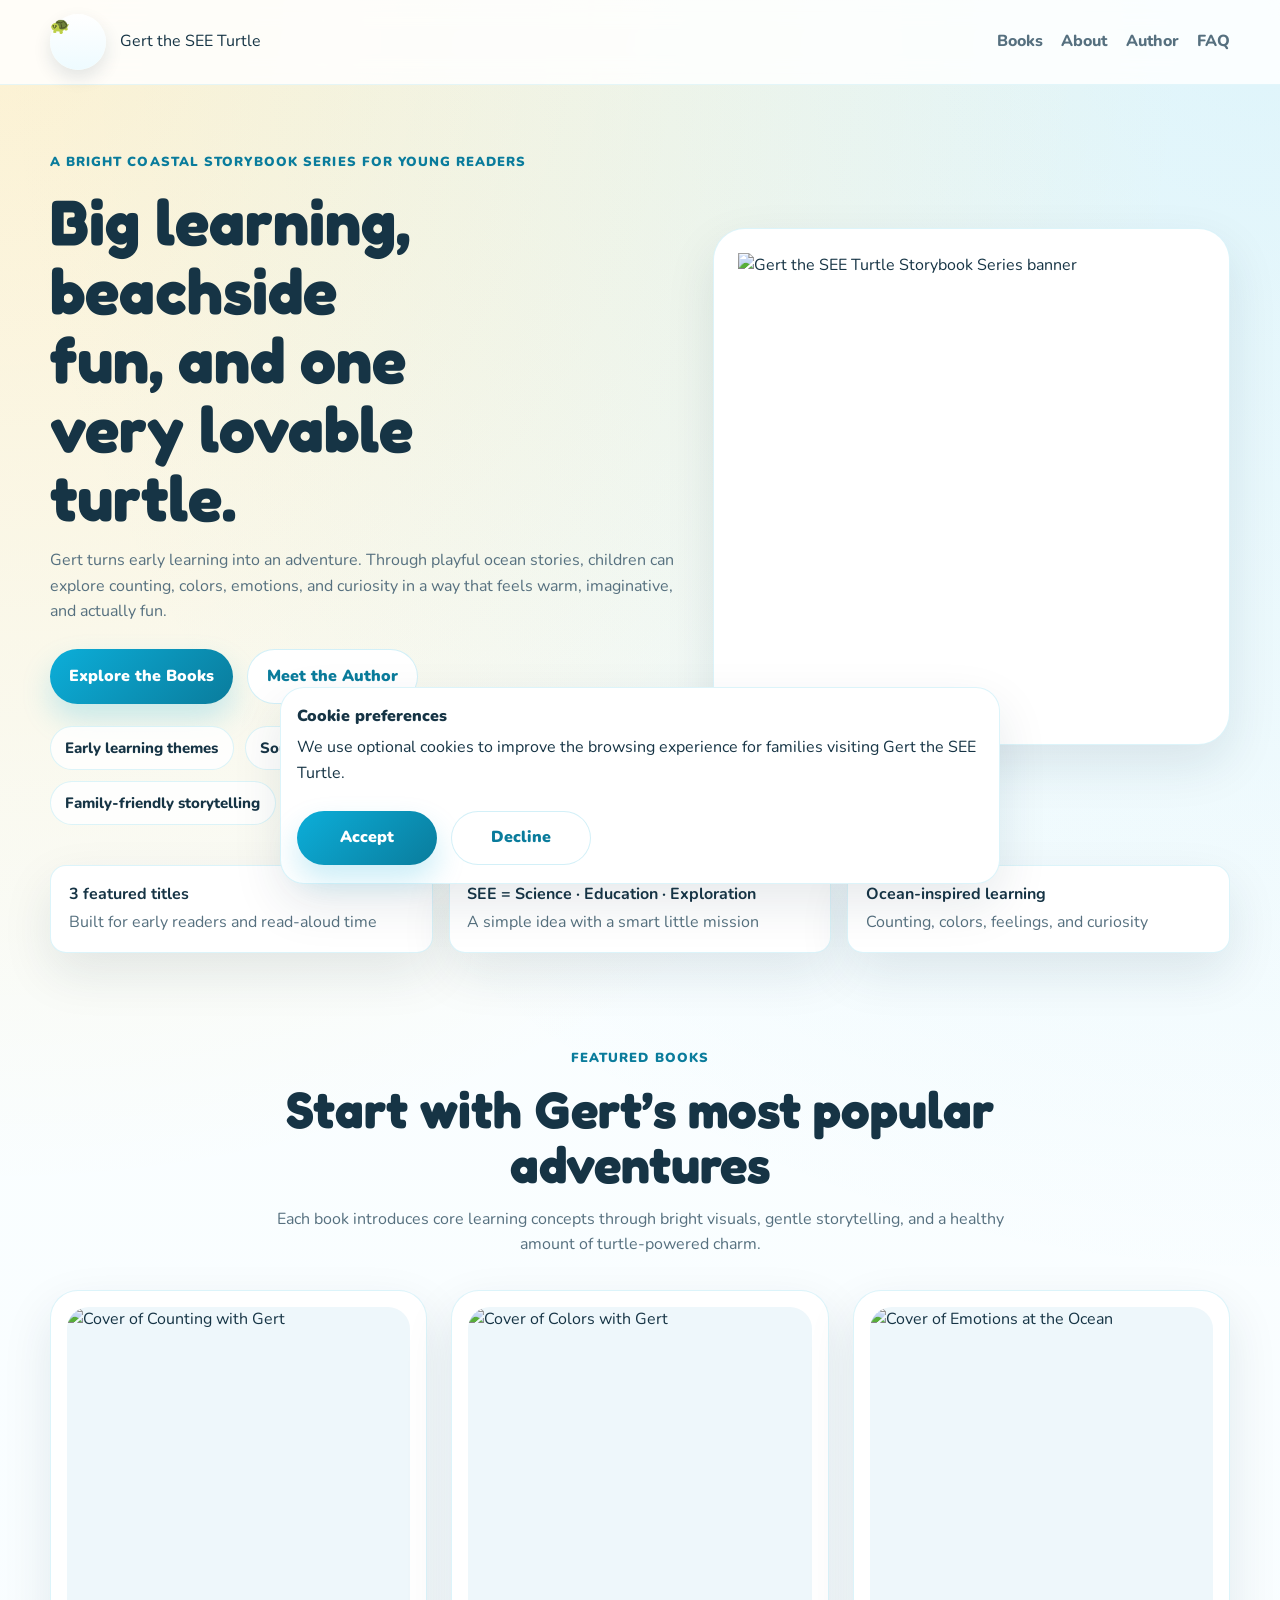
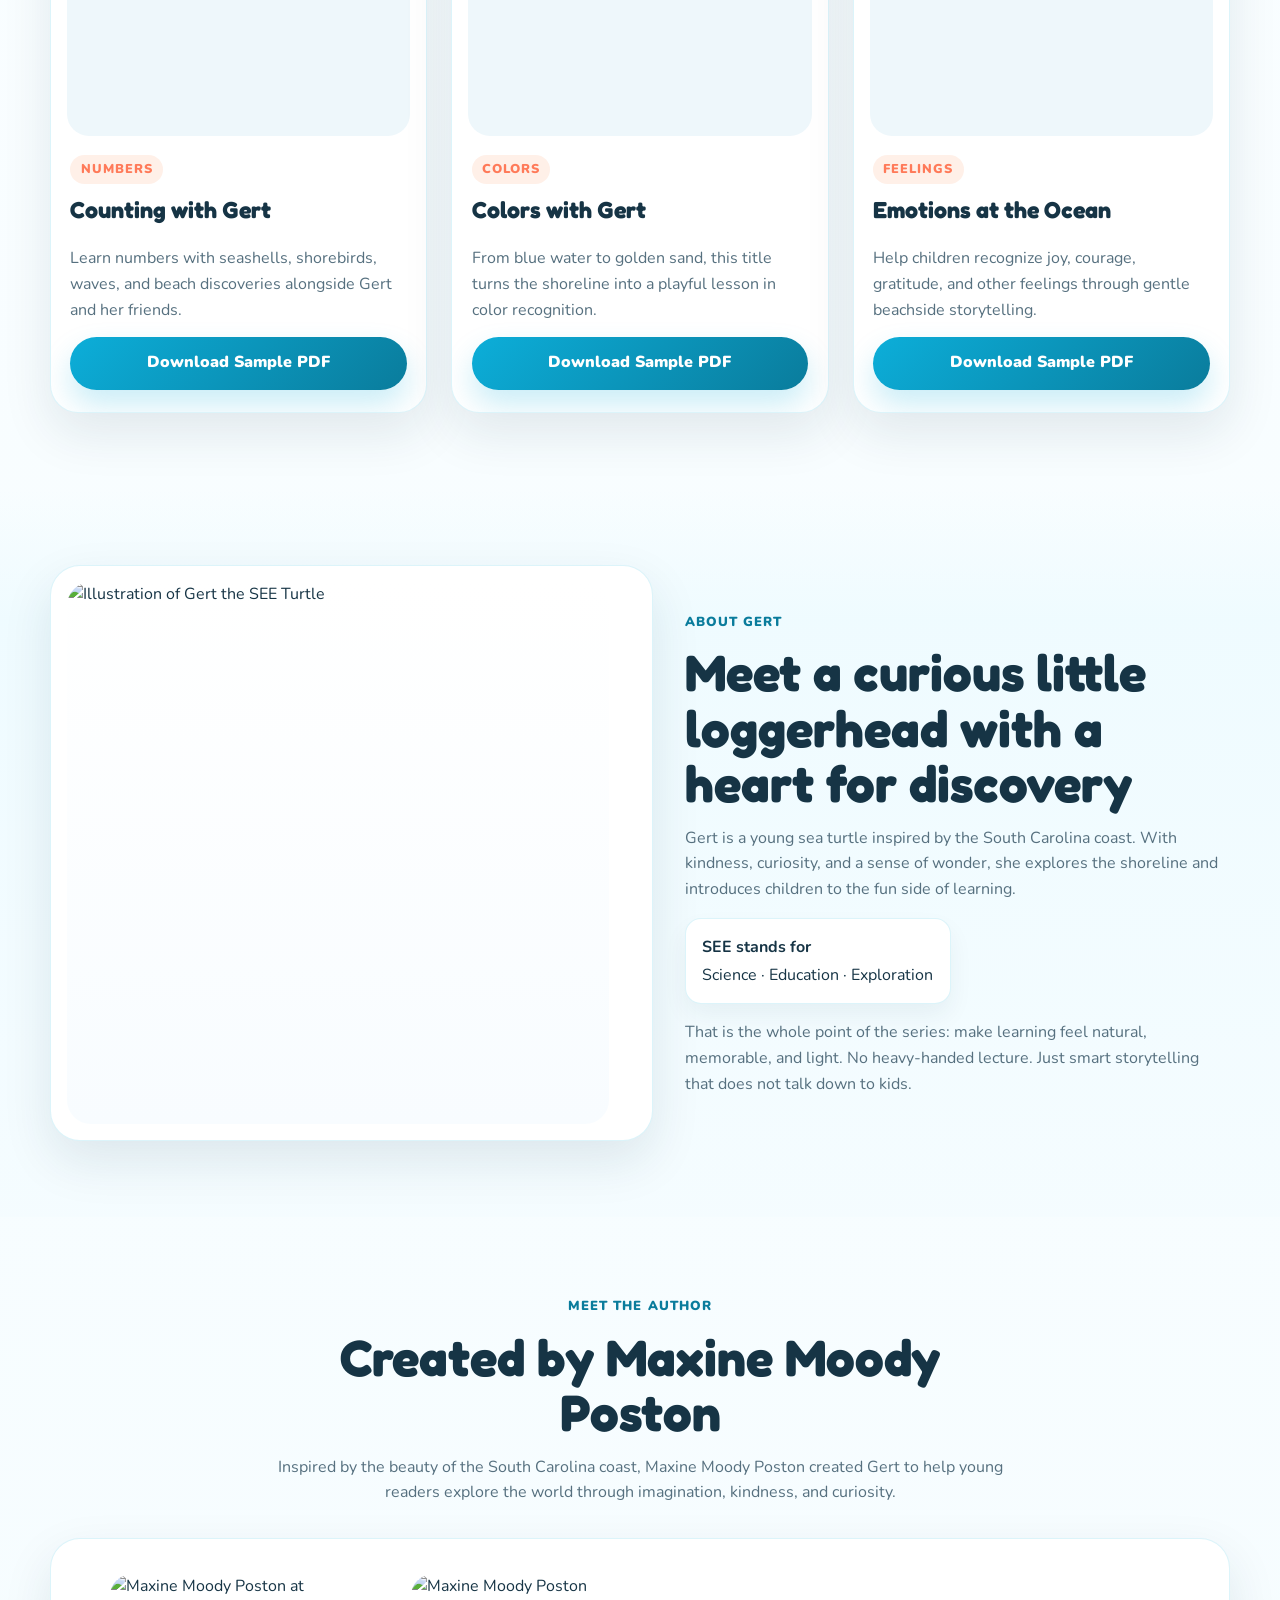
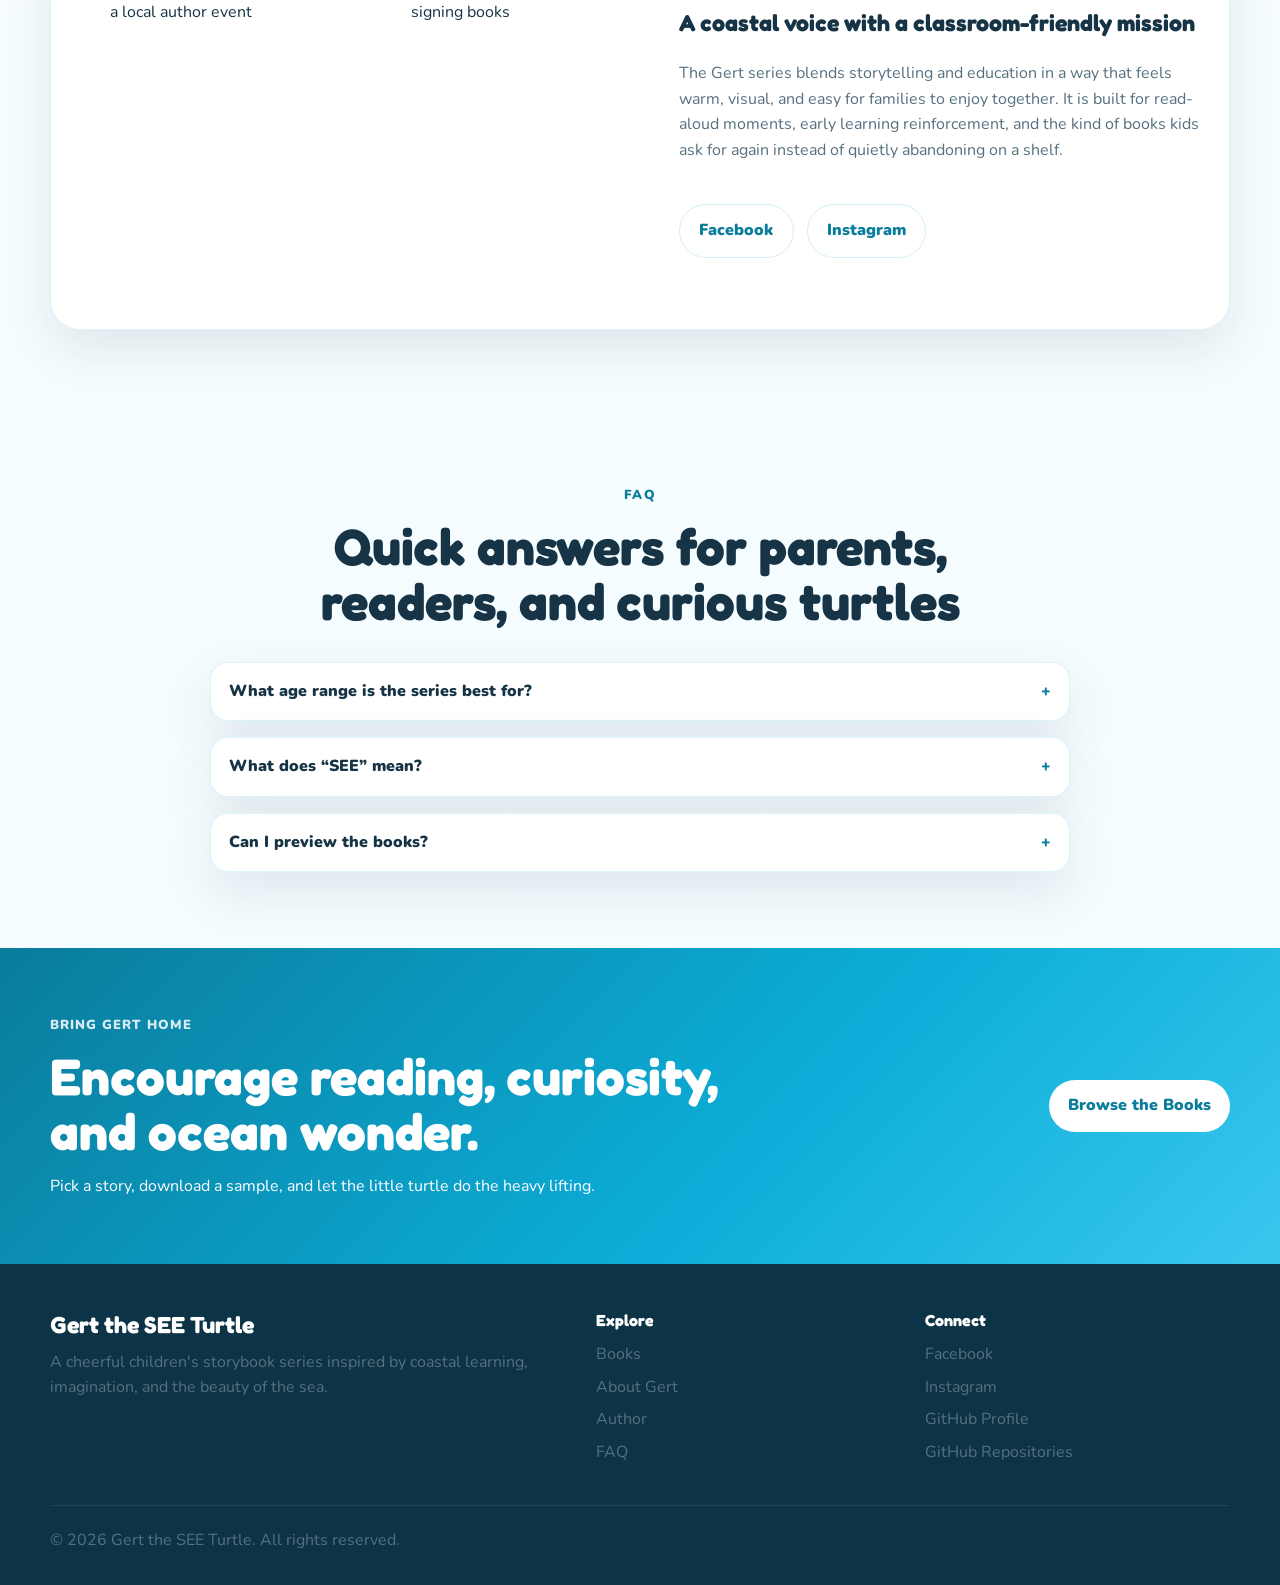
==== commit a281b8ac: "Refresh footer GitHub links to postonsouthcarolina" ====
--- a/index.html
+++ b/index.html
@@ -1,294 +1,243 @@
 <!DOCTYPE html>
-<html lang="en-US">
+<html lang="en">
 <head>
-  <meta charset="utf-8">
+  <meta charset="UTF-8">
   <meta name="viewport" content="width=device-width, initial-scale=1">
-  <title>Gert the SEE Turtle | Storybook Series</title>
-  <meta name="description" content="Meet Gert the SEE Turtle, a cheerful children's storybook series by Maxine Moody Poston featuring counting, colors, emotions, and coastal adventures.">
+  <title>Gert the SEE Turtle | Children's Storybook Series</title>
+  <meta name="description" content="Meet Gert the SEE Turtle, a cheerful children's storybook series inspired by the South Carolina coast and designed to teach counting, colors, emotions, and curiosity through ocean adventures.">
   <meta name="theme-color" content="#0caed9">
-  <meta name="color-scheme" content="light">
-  <link rel="canonical" href="https://gerttheseeturtle.com/">
+  <meta property="og:title" content="Gert the SEE Turtle | Children's Storybook Series">
+  <meta property="og:description" content="Counting, colors, emotions, and coastal adventures for young readers.">
   <meta property="og:type" content="website">
-  <meta property="og:title" content="Gert the SEE Turtle | Storybook Series">
-  <meta property="og:description" content="A children's storybook series by Maxine Moody Poston featuring counting, colors, emotions, and coastal adventures.">
-  <meta property="og:url" content="https://gerttheseeturtle.com/">
-  <meta property="og:image" content="https://gerttheseeturtle.com/images/gert_banner.jpeg">
+  <meta property="og:image" content="images/gert_banner.png">
   <meta name="twitter:card" content="summary_large_image">
-  <meta name="twitter:title" content="Gert the SEE Turtle | Storybook Series">
-  <meta name="twitter:description" content="A children's storybook series by Maxine Moody Poston featuring counting, colors, emotions, and coastal adventures.">
-  <meta name="twitter:image" content="https://gerttheseeturtle.com/images/gert_banner.jpeg">
   <link rel="preconnect" href="https://fonts.googleapis.com">
   <link rel="preconnect" href="https://fonts.gstatic.com" crossorigin>
-  <link href="https://fonts.googleapis.com/css2?family=Fredoka:wght@500;600;700&family=Nunito:wght@400;600;700;800&display=swap" rel="stylesheet">
+  <link href="https://fonts.googleapis.com/css2?family=Fredoka:wght@400;500;600;700&family=Nunito:wght@400;600;700;800&display=swap" rel="stylesheet">
   <link rel="stylesheet" href="style.css">
   <script type="application/ld+json">
-    {
-      "@context": "https://schema.org",
-      "@type": "WebSite",
-      "name": "Gert the SEE Turtle",
-      "url": "https://gerttheseeturtle.com/",
-      "description": "A children's storybook series by Maxine Moody Poston featuring counting, colors, emotions, and coastal adventures.",
-      "publisher": {
-        "@type": "Person",
-        "name": "Maxine Moody Poston"
-      }
+  {
+    "@context": "https://schema.org",
+    "@type": "WebSite",
+    "name": "Gert the SEE Turtle",
+    "url": "/",
+    "description": "A children's storybook series featuring Gert the SEE Turtle and early learning adventures inspired by the coast.",
+    "publisher": {
+      "@type": "Person",
+      "name": "Maxine Moody Poston"
     }
+  }
   </script>
 </head>
 <body>
-  <a class="skip-link" href="#main-content">Skip to main content</a>
-
-  <header class="site-header" id="top">
+  <a class="skip-link" href="#main">Skip to content</a>
+
+  <header class="site-header">
     <div class="container nav-wrap">
-      <a class="brand" href="#top" aria-label="Gert the SEE Turtle home">
-        <img class="brand-mark" src="images/gert_character.png" alt="Gert the SEE Turtle character" width="64" height="64">
-        <span class="brand-text">Gert the SEE Turtle</span>
+      <a href="#top" class="brand" aria-label="Gert the SEE Turtle home">
+        <span class="brand-mark">🐢</span>
+        <span>Gert the SEE Turtle</span>
       </a>
-
-      <button
-        class="nav-toggle"
-        type="button"
-        aria-expanded="false"
-        aria-controls="site-nav"
-        aria-label="Open navigation menu"
-      >
-        <span></span>
-        <span></span>
-        <span></span>
+      <button class="nav-toggle" type="button" aria-expanded="false" aria-controls="site-nav" aria-label="Open navigation menu">
+        <span></span><span></span><span></span>
       </button>
-
-      <nav class="site-nav" id="site-nav" aria-label="Primary">
+      <nav id="site-nav" class="site-nav" aria-label="Primary">
         <a href="#books">Books</a>
-        <a href="#about">About Gert</a>
+        <a href="#about">About</a>
         <a href="#author">Author</a>
         <a href="#faq">FAQ</a>
-        <a href="#social">Social</a>
       </nav>
     </div>
   </header>
 
-  <main id="main-content">
-    <section class="hero">
+  <main id="main">
+    <section class="hero" id="top">
       <div class="container hero-grid">
         <div class="hero-copy">
-          <span class="eyebrow">Children's Storybook Series</span>
-          <h1>Coastal adventures that teach counting, colors, and emotions.</h1>
+          <span class="eyebrow">A bright coastal storybook series for young readers</span>
+          <h1>Big learning, beachside fun, and one very lovable turtle.</h1>
           <p class="hero-text">
-            Join Gert the SEE Turtle as she explores the shoreline, learns about the world around her,
-            and helps young readers discover early learning concepts through playful stories.
-          </p>
-
+            Gert turns early learning into an adventure. Through playful ocean stories, children can explore
+            counting, colors, emotions, and curiosity in a way that feels warm, imaginative, and actually fun.
+          </p>
           <div class="hero-actions">
             <a class="btn btn-primary" href="#books">Explore the Books</a>
-            <a class="btn btn-secondary" href="books/counting.pdf" target="_blank" rel="noopener noreferrer">Read a Book</a>
-          </div>
-
+            <a class="btn btn-secondary" href="#author">Meet the Author</a>
+          </div>
           <ul class="hero-points" aria-label="Series highlights">
-            <li>Counting and number play</li>
-            <li>Colors inspired by the coast</li>
-            <li>Gentle emotional learning</li>
+            <li>Early learning themes</li>
+            <li>South Carolina coastal inspiration</li>
+            <li>Family-friendly storytelling</li>
           </ul>
         </div>
 
-        <aside class="hero-card" aria-labelledby="snapshot-title">
-          <span class="eyebrow">Series Snapshot</span>
-          <h2 id="snapshot-title" class="card-title">Three featured adventures</h2>
-          <p>Each title introduces a different learning theme through Gert's world at the beach and by the sea.</p>
-          <div class="feature-grid">
-            <article class="feature-card">
-              <h3>Counting</h3>
-              <p>Numbers and playful repetition for early learners.</p>
-            </article>
-            <article class="feature-card">
-              <h3>Colors</h3>
-              <p>Bright coastal scenes and color recognition.</p>
-            </article>
-            <article class="feature-card">
-              <h3>Emotions</h3>
-              <p>Feelings, empathy, and emotional awareness.</p>
-            </article>
-          </div>
-        </aside>
-      </div>
-    </section>
-
-    <section class="stats-bar" aria-label="Quick highlights">
+        <div class="hero-visual">
+          <div class="hero-card">
+            <img src="images/gert_banner.png" alt="Gert the SEE Turtle Storybook Series banner" width="1200" height="1200" fetchpriority="high">
+          </div>
+        </div>
+      </div>
+    </section>
+
+    <section class="stats-bar" aria-label="Series highlights">
       <div class="container stats-grid">
-        <article class="stat-card">
-          <strong>3 featured books</strong>
-          <span>Easy starting points for families, classrooms, and story time.</span>
-        </article>
-        <article class="stat-card">
-          <strong>SEE = Science, Education, and Exploration</strong>
-          <span>The core learning idea behind every Gert adventure.</span>
-        </article>
-        <article class="stat-card">
-          <strong>Coastal inspiration</strong>
-          <span>Stories rooted in curiosity, kindness, and the South Carolina shore.</span>
-        </article>
-      </div>
-    </section>
-
-    <section class="section" id="books" aria-labelledby="books-title">
+        <div class="stat-card">
+          <strong>3 featured titles</strong>
+          <span>Built for early readers and read-aloud time</span>
+        </div>
+        <div class="stat-card">
+          <strong>SEE = Science · Education · Exploration</strong>
+          <span>A simple idea with a smart little mission</span>
+        </div>
+        <div class="stat-card">
+          <strong>Ocean-inspired learning</strong>
+          <span>Counting, colors, feelings, and curiosity</span>
+        </div>
+      </div>
+    </section>
+
+    <section class="section section-books" id="books">
       <div class="container">
         <div class="section-heading centered narrow">
-          <span class="eyebrow">Featured Books</span>
-          <h2 id="books-title">Start with Gert's featured adventures</h2>
-          <p>
-            Download the featured Gert the SEE Turtle books and explore stories designed to make early learning
-            feel fun, visual, and memorable.
+          <span class="eyebrow">Featured books</span>
+          <h2>Start with Gert’s most popular adventures</h2>
+          <p>
+            Each book introduces core learning concepts through bright visuals, gentle storytelling, and a healthy amount
+            of turtle-powered charm.
           </p>
         </div>
 
         <div class="book-grid">
           <article class="book-card">
             <div class="book-cover-wrap">
-              <img src="images/counting-with-gert.jpeg" alt="Cover of Gert the SEE Turtle in Counting" width="800" height="1000" loading="lazy">
+              <img src="images/counting-with-gert.png" alt="Cover of Counting with Gert" width="1600" height="1600" loading="lazy">
             </div>
             <div class="book-body">
               <span class="book-tag">Numbers</span>
-              <h3>Gert the SEE Turtle in Counting</h3>
-              <p>Gert explores the coast while helping children learn numbers through playful seaside discoveries.</p>
-              <a class="btn btn-primary btn-block" href="books/counting.pdf" target="_blank" rel="noopener noreferrer">Open PDF</a>
+              <h3>Counting with Gert</h3>
+              <p>Learn numbers with seashells, shorebirds, waves, and beach discoveries alongside Gert and her friends.</p>
+              <a class="btn btn-primary btn-block" href="books/counting.pdf" download>Download Sample PDF</a>
             </div>
           </article>
 
           <article class="book-card">
             <div class="book-cover-wrap">
-              <img src="images/colors-with-gert.jpeg" alt="Cover of Gert the SEE Turtle in Colors Colors Everywhere" width="800" height="1000" loading="lazy">
+              <img src="images/colors-with-gert.png" alt="Cover of Colors with Gert" width="1600" height="1600" loading="lazy">
             </div>
             <div class="book-body">
               <span class="book-tag">Colors</span>
-              <h3>Colors Colors Everywhere</h3>
-              <p>From white surfboards to orange sunsets, Gert discovers color all around the sea and shoreline.</p>
-              <a class="btn btn-primary btn-block" href="books/colors.pdf" target="_blank" rel="noopener noreferrer">Open PDF</a>
+              <h3>Colors with Gert</h3>
+              <p>From blue water to golden sand, this title turns the shoreline into a playful lesson in color recognition.</p>
+              <a class="btn btn-primary btn-block" href="books/colors.pdf" download>Download Sample PDF</a>
             </div>
           </article>
 
           <article class="book-card">
             <div class="book-cover-wrap">
-              <img src="images/emotions-at-the-ocean.jpeg" alt="Cover of Gert the SEE Turtle in Emotions at the Ocean" width="800" height="1000" loading="lazy">
+              <img src="images/emotions-at-the-ocean.png" alt="Cover of Emotions at the Ocean" width="1600" height="1600" loading="lazy">
             </div>
             <div class="book-body">
               <span class="book-tag">Feelings</span>
               <h3>Emotions at the Ocean</h3>
-              <p>Gert learns about fear, surprise, anger, gratitude, and trust in a gentle story about feelings.</p>
-              <a class="btn btn-primary btn-block" href="books/emotions.pdf" target="_blank" rel="noopener noreferrer">Open PDF</a>
+              <p>Help children recognize joy, courage, gratitude, and other feelings through gentle beachside storytelling.</p>
+              <a class="btn btn-primary btn-block" href="books/emotions.pdf" download>Download Sample PDF</a>
             </div>
           </article>
         </div>
       </div>
     </section>
 
-    <section class="section section-alt" id="about" aria-labelledby="about-title">
+    <section class="section section-alt" id="about">
       <div class="container about-grid">
+        <div class="about-visual card-surface">
+          <img src="images/gert_character.png" alt="Illustration of Gert the SEE Turtle" width="542" height="542" loading="lazy">
+        </div>
         <div class="about-copy">
           <span class="eyebrow">About Gert</span>
-          <h2 id="about-title">Meet a curious loggerhead with a love for discovery</h2>
-          <p>
-            Gert is a curious loggerhead sea turtle who lives along the South Carolina coast. Rather than swimming away with her siblings,
-            she stays near the beach to explore, observe, and learn.
+          <h2>Meet a curious little loggerhead with a heart for discovery</h2>
+          <p>
+            Gert is a young sea turtle inspired by the South Carolina coast. With kindness, curiosity, and a sense of wonder,
+            she explores the shoreline and introduces children to the fun side of learning.
           </p>
           <div class="meaning-box">
             <strong>SEE stands for</strong>
-            <span>Science, Education, and Exploration</span>
-          </div>
-          <p>
-            That idea sits at the heart of the series: children are invited to notice the world around them,
-            ask questions, and enjoy learning through warm, playful stories.
-          </p>
-        </div>
-
-        <div class="about-visual card-surface">
-          <img src="images/gert_character.png" alt="Illustration of Gert the SEE Turtle" width="542" height="542" loading="lazy">
-        </div>
-      </div>
-    </section>
-
-    <section class="section" id="author" aria-labelledby="author-title">
+            <span>Science · Education · Exploration</span>
+          </div>
+          <p>
+            That is the whole point of the series: make learning feel natural, memorable, and light. No heavy-handed lecture.
+            Just smart storytelling that does not talk down to kids.
+          </p>
+        </div>
+      </div>
+    </section>
+
+    <section class="section" id="author">
       <div class="container">
         <div class="section-heading centered narrow">
-          <span class="eyebrow">Meet the Author</span>
-          <h2 id="author-title">Created by Maxine Moody Poston</h2>
-          <p>
-            Inspired by the South Carolina coast and a lifelong love of storytelling, Maxine created the Gert books to help
-            children learn to read, count, recognize colors, understand emotions, and stay curious about the world.
+          <span class="eyebrow">Meet the author</span>
+          <h2>Created by Maxine Moody Poston</h2>
+          <p>
+            Inspired by the beauty of the South Carolina coast, Maxine Moody Poston created Gert to help young readers explore
+            the world through imagination, kindness, and curiosity.
           </p>
         </div>
 
         <div class="author-panel">
           <div class="author-images">
-            <figure class="author-photo-card">
-              <img src="images/author_expo.jpg" alt="Maxine Moody Poston at a local author expo" width="1200" height="1600" loading="lazy">
+            <figure>
+              <img src="images/author_expo.jpg" alt="Maxine Moody Poston at a local author event" width="1200" height="1600" loading="lazy">
             </figure>
-            <figure class="author-photo-card">
+            <figure>
               <img src="images/author_signing.jpg" alt="Maxine Moody Poston signing books" width="1200" height="1600" loading="lazy">
             </figure>
           </div>
-
           <div class="author-copy">
-            <h3>A warm, educational approach to story time</h3>
+            <h3>A coastal voice with a classroom-friendly mission</h3>
             <p>
-              The series was originally created to help her own children learn, and it continues that same mission:
-              combining imagination, coastal adventure, and early learning into books that are welcoming, playful, and memorable.
+              The Gert series blends storytelling and education in a way that feels warm, visual, and easy for families to enjoy together.
+              It is built for read-aloud moments, early learning reinforcement, and the kind of books kids ask for again instead of quietly abandoning on a shelf.
             </p>
-            <p>
-              Whether the story is about counting, colors, or feelings, every book is designed to support read-aloud moments,
-              encourage conversation, and make learning feel natural.
-            </p>
-          </div>
-        </div>
-      </div>
-    </section>
-
-    <section class="section faq-section" id="faq" aria-labelledby="faq-title">
+            <div class="social-links">
+              <a class="btn btn-secondary" href="https://www.facebook.com/gerttheseeturtle" target="_blank" rel="noopener noreferrer">Facebook</a>
+              <a class="btn btn-secondary" href="https://www.instagram.com/gerttheseeturtle" target="_blank" rel="noopener noreferrer">Instagram</a>
+            </div>
+          </div>
+        </div>
+      </div>
+    </section>
+
+    <section class="section faq-section" id="faq">
       <div class="container">
         <div class="section-heading centered narrow">
           <span class="eyebrow">FAQ</span>
-          <h2 id="faq-title">Quick answers for parents, readers, and classrooms</h2>
-        </div>
-
+          <h2>Quick answers for parents, readers, and curious turtles</h2>
+        </div>
         <div class="faq-list">
           <details>
             <summary>What age range is the series best for?</summary>
-            <p>The books are a strong fit for young children, early readers, and families looking for engaging read-aloud stories.</p>
+            <p>The books are designed for young children and early readers, especially families looking for bright educational read-aloud stories.</p>
           </details>
           <details>
-            <summary>What does SEE mean?</summary>
-            <p>SEE stands for Science, Education, and Exploration, the learning framework that guides the series.</p>
+            <summary>What does “SEE” mean?</summary>
+            <p>SEE stands for Science, Education, and Exploration, which is the learning framework that shapes the series.</p>
           </details>
           <details>
-            <summary>Can I preview the books online?</summary>
-            <p>Yes. Each featured title includes a PDF link so visitors can open a book and explore the artwork and story.</p>
+            <summary>Can I preview the books?</summary>
+            <p>Yes. Each featured title includes a downloadable PDF so visitors can sample the story and artwork.</p>
           </details>
         </div>
       </div>
     </section>
 
-    <section class="cta-band" aria-labelledby="cta-title">
+    <section class="cta-band">
       <div class="container cta-grid">
         <div>
-          <span class="eyebrow eyebrow-light">Start Reading With Gert</span>
-          <h2 id="cta-title">Bring the Gert the SEE Turtle series to young readers today.</h2>
-          <p>Pick a story, open a sample PDF, and discover a brighter way to build curiosity and confidence.</p>
+          <span class="eyebrow eyebrow-light">Bring Gert home</span>
+          <h2>Encourage reading, curiosity, and ocean wonder.</h2>
+          <p>Pick a story, download a sample, and let the little turtle do the heavy lifting.</p>
         </div>
         <div class="cta-actions">
-          <a class="btn btn-light" href="books/counting.pdf" target="_blank" rel="noopener noreferrer">Open the Counting Book</a>
-        </div>
-      </div>
-    </section>
-
-    <section class="section" id="social" aria-labelledby="social-title">
-      <div class="container">
-        <div class="section-heading centered narrow">
-          <span class="eyebrow">Connect</span>
-          <h2 id="social-title">Follow the journey</h2>
-          <p>Stay connected with new updates, events, and moments from the world of Gert the SEE Turtle.</p>
-        </div>
-
-        <div class="social-links social-links-centered">
-          <a class="btn btn-secondary" href="https://www.facebook.com/gerttheseeturtle" target="_blank" rel="noopener noreferrer">Facebook</a>
-          <a class="btn btn-secondary" href="https://www.instagram.com/gerttheseeturtle" target="_blank" rel="noopener noreferrer">Instagram</a>
+          <a class="btn btn-light" href="#books">Browse the Books</a>
         </div>
       </div>
     </section>
@@ -311,10 +260,12 @@
         <h4>Connect</h4>
         <a href="https://www.facebook.com/gerttheseeturtle" target="_blank" rel="noopener noreferrer">Facebook</a>
         <a href="https://www.instagram.com/gerttheseeturtle" target="_blank" rel="noopener noreferrer">Instagram</a>
+        <a href="https://github.com/postonsouthcarolina" target="_blank" rel="noopener noreferrer">GitHub Profile</a>
+        <a href="https://github.com/postonsouthcarolina?tab=repositories" target="_blank" rel="noopener noreferrer">GitHub Repositories</a>
       </div>
     </div>
     <div class="container footer-bottom">
-      <p>© <span id="current-year">2026</span> Gert the SEE Turtle. All rights reserved.</p>
+      <p>© 2026 Gert the SEE Turtle. All rights reserved.</p>
     </div>
   </footer>
 
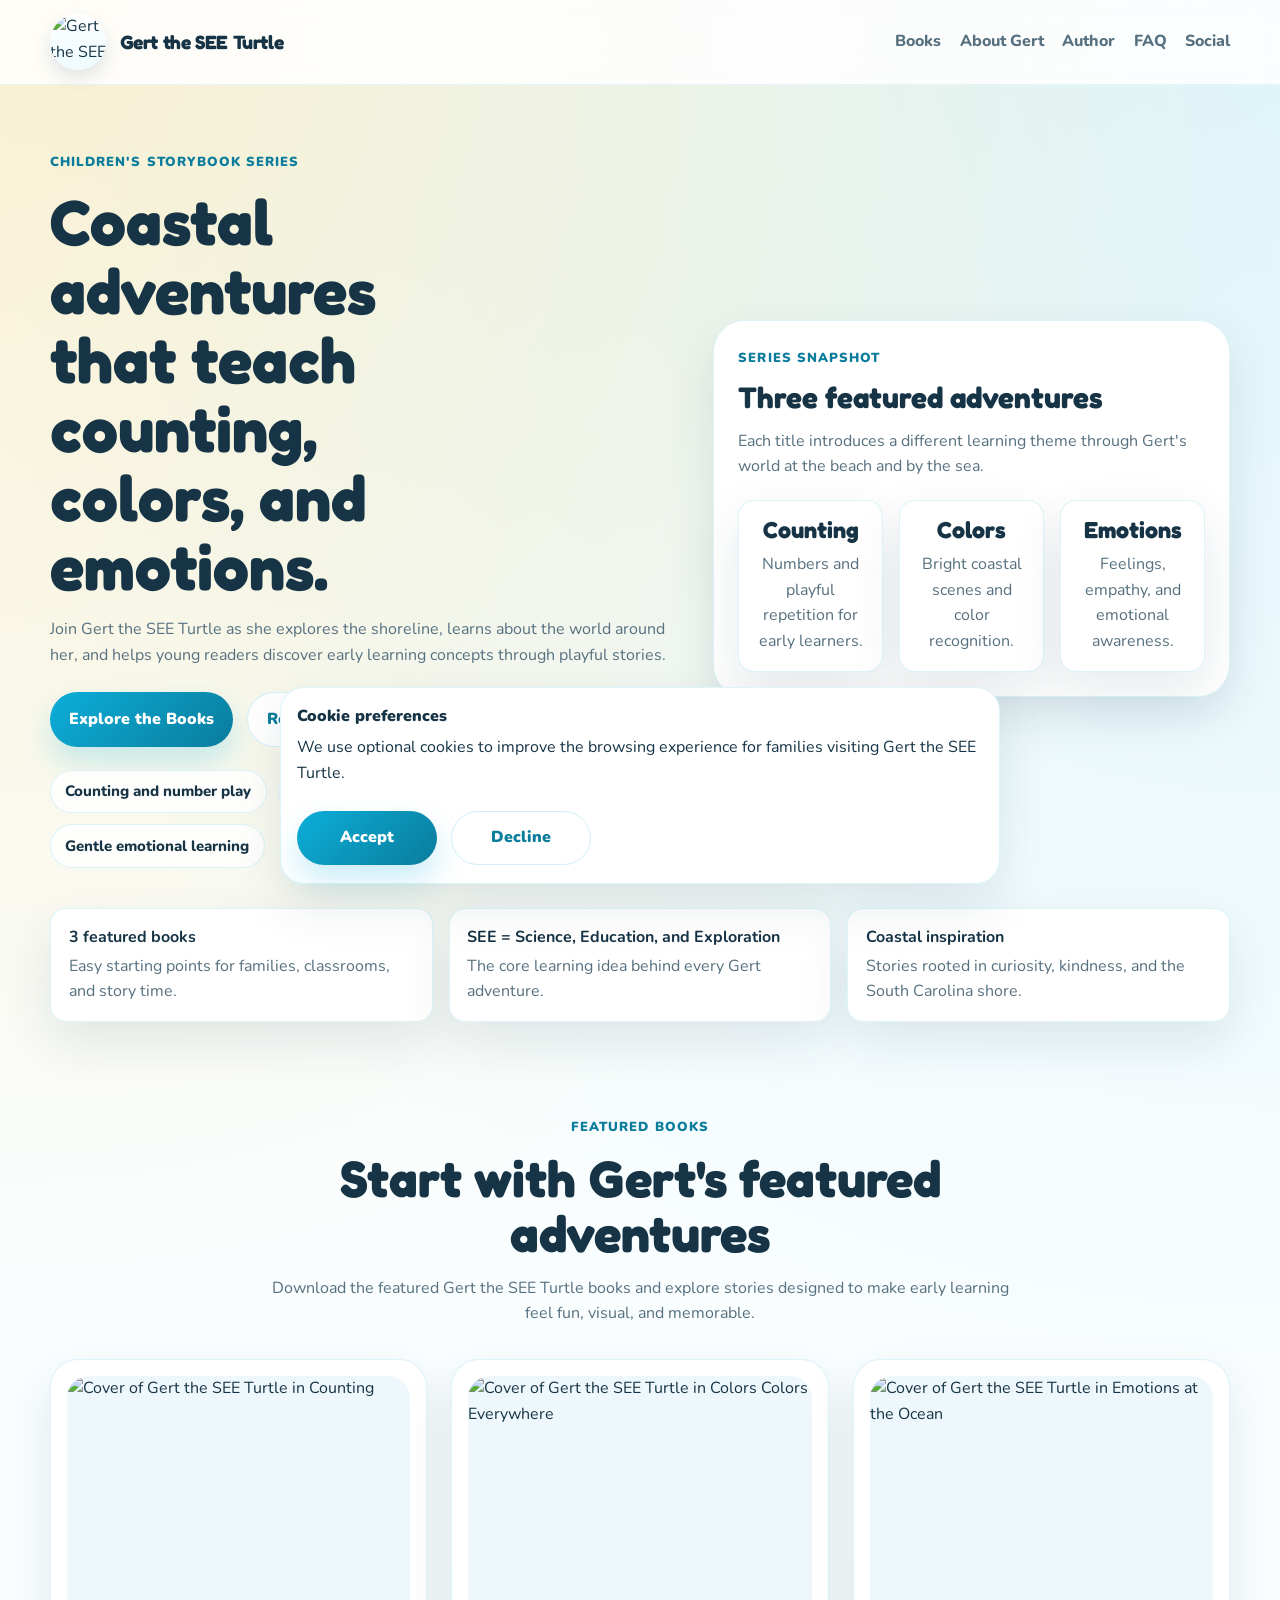
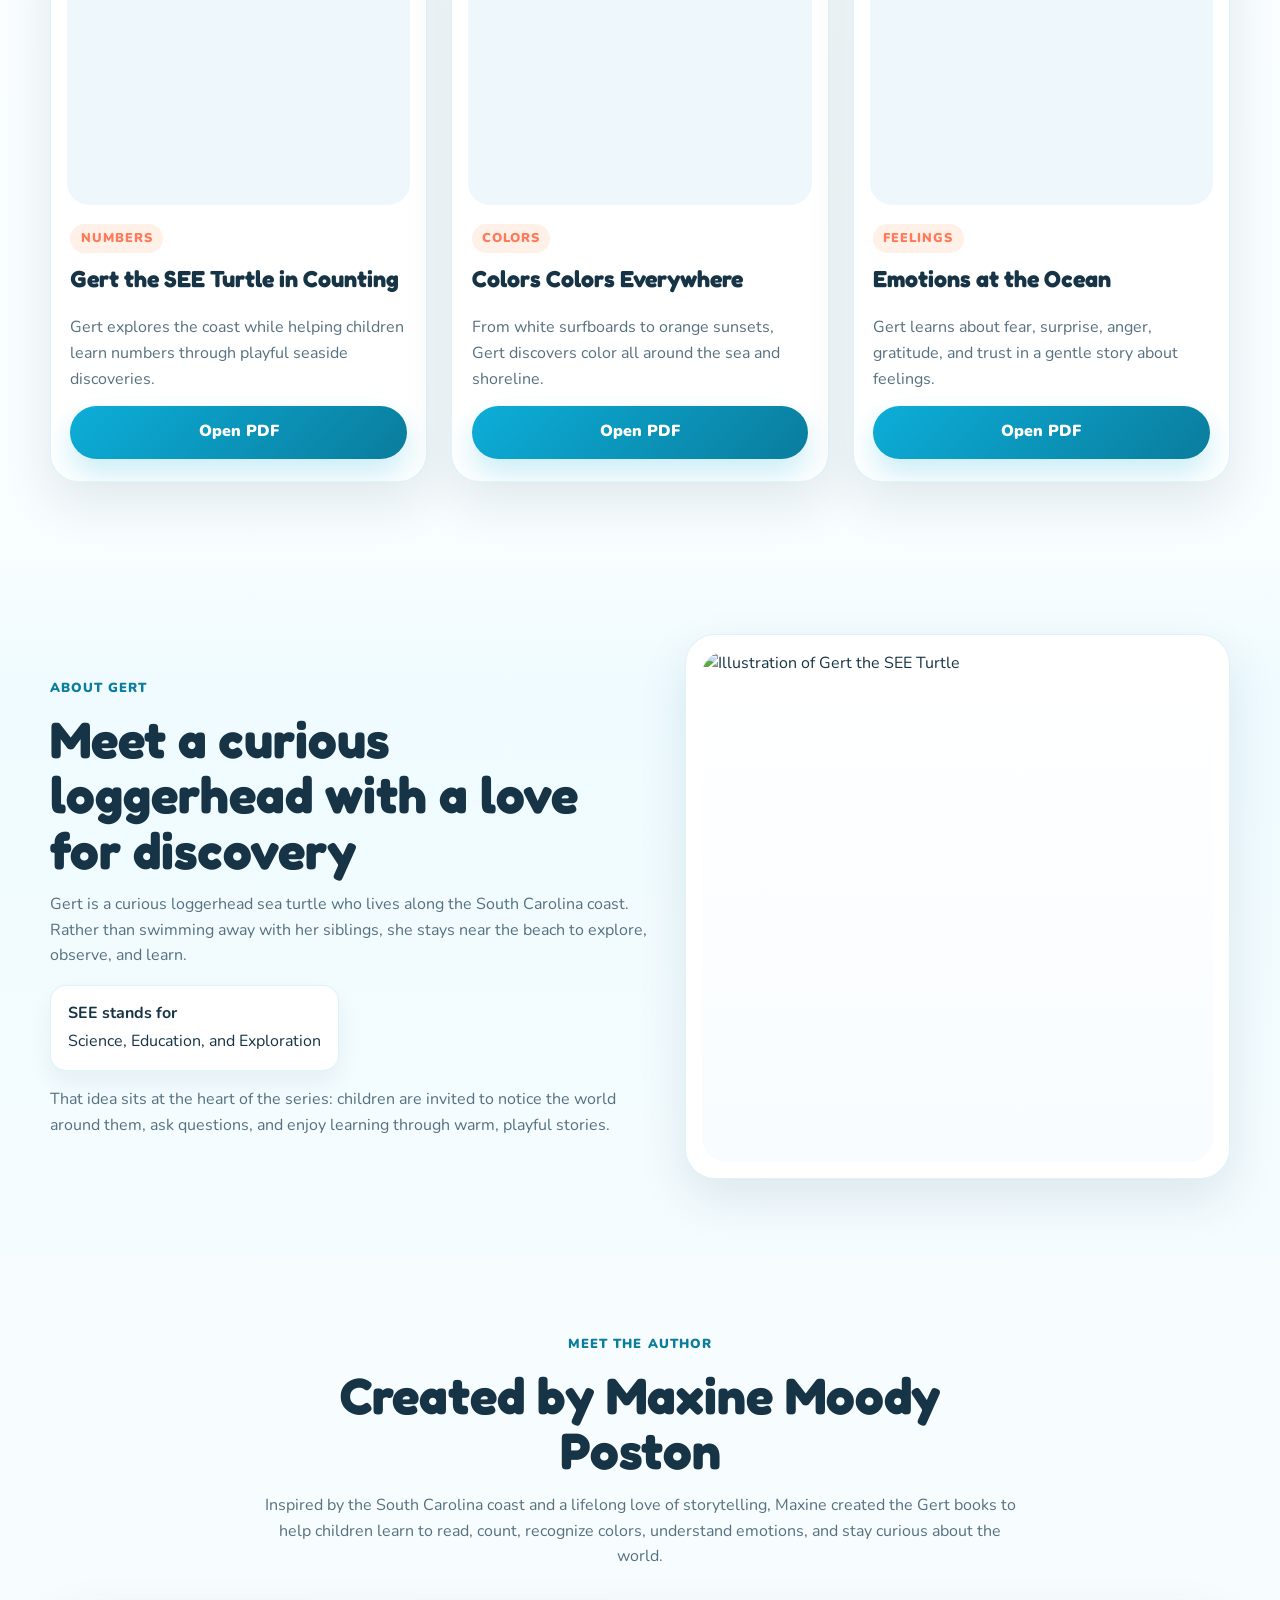
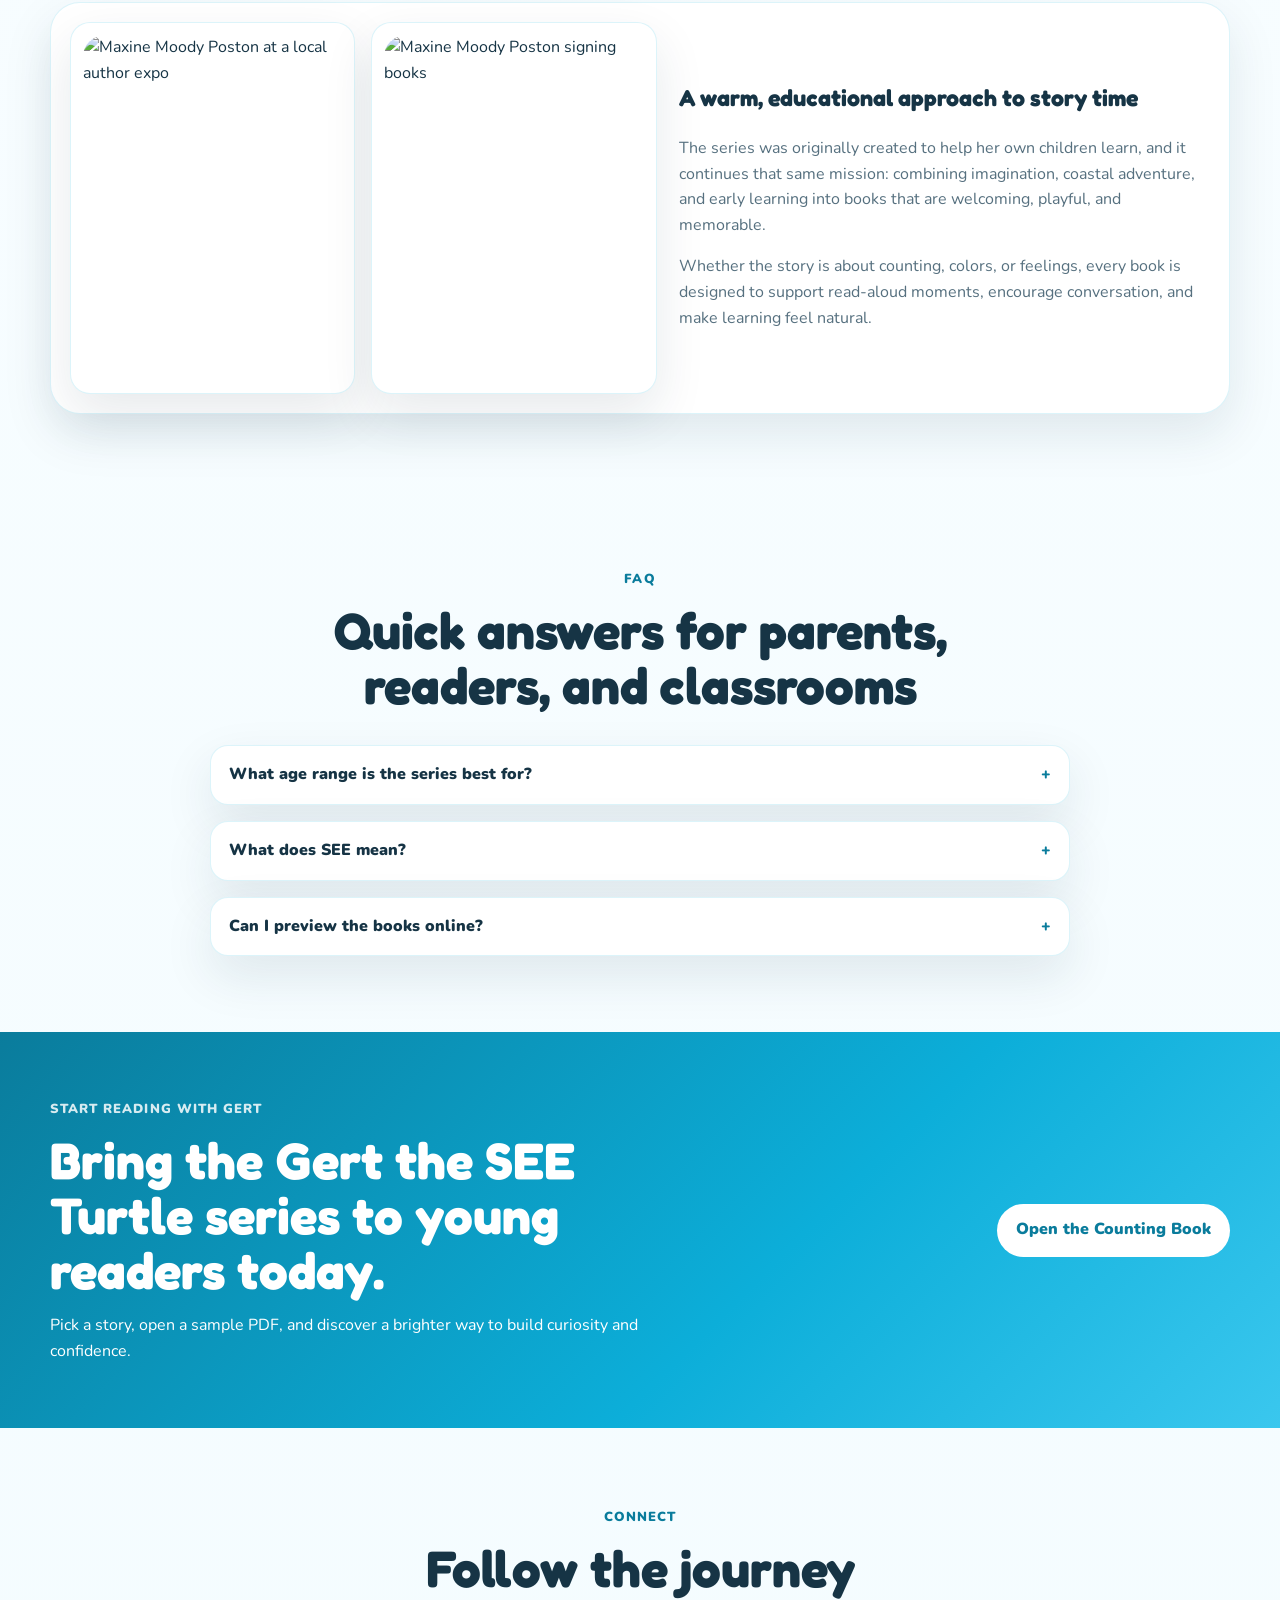
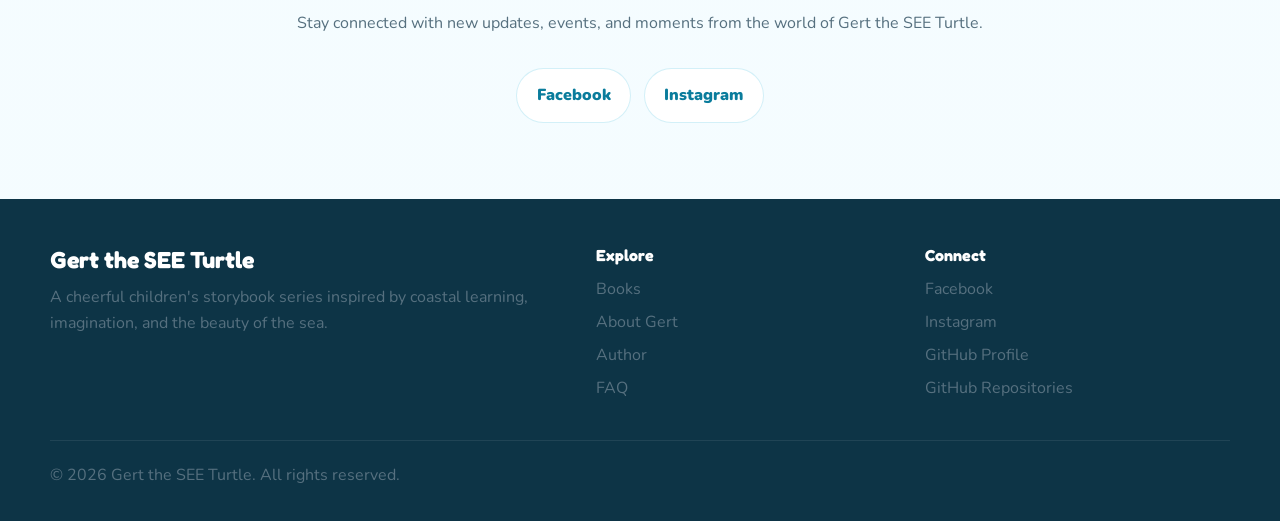
==== commit 7a05397e: "Merge 7a63acc10c468970d118156f2c604d9f9e311fb6 into 8e459ef9f03015c921ea7fc102f3db71eed83c04" ====
--- a/index.html
+++ b/index.html
@@ -1,243 +1,294 @@
 <!DOCTYPE html>
-<html lang="en">
+<html lang="en-US">
 <head>
-  <meta charset="UTF-8">
+  <meta charset="utf-8">
   <meta name="viewport" content="width=device-width, initial-scale=1">
-  <title>Gert the SEE Turtle | Children's Storybook Series</title>
-  <meta name="description" content="Meet Gert the SEE Turtle, a cheerful children's storybook series inspired by the South Carolina coast and designed to teach counting, colors, emotions, and curiosity through ocean adventures.">
+  <title>Gert the SEE Turtle | Storybook Series</title>
+  <meta name="description" content="Meet Gert the SEE Turtle, a cheerful children's storybook series by Maxine Moody Poston featuring counting, colors, emotions, and coastal adventures.">
   <meta name="theme-color" content="#0caed9">
-  <meta property="og:title" content="Gert the SEE Turtle | Children's Storybook Series">
-  <meta property="og:description" content="Counting, colors, emotions, and coastal adventures for young readers.">
+  <meta name="color-scheme" content="light">
+  <link rel="canonical" href="https://gerttheseeturtle.com/">
   <meta property="og:type" content="website">
-  <meta property="og:image" content="images/gert_banner.png">
+  <meta property="og:title" content="Gert the SEE Turtle | Storybook Series">
+  <meta property="og:description" content="A children's storybook series by Maxine Moody Poston featuring counting, colors, emotions, and coastal adventures.">
+  <meta property="og:url" content="https://gerttheseeturtle.com/">
+  <meta property="og:image" content="https://gerttheseeturtle.com/images/gert_banner.jpeg">
   <meta name="twitter:card" content="summary_large_image">
+  <meta name="twitter:title" content="Gert the SEE Turtle | Storybook Series">
+  <meta name="twitter:description" content="A children's storybook series by Maxine Moody Poston featuring counting, colors, emotions, and coastal adventures.">
+  <meta name="twitter:image" content="https://gerttheseeturtle.com/images/gert_banner.jpeg">
   <link rel="preconnect" href="https://fonts.googleapis.com">
   <link rel="preconnect" href="https://fonts.gstatic.com" crossorigin>
-  <link href="https://fonts.googleapis.com/css2?family=Fredoka:wght@400;500;600;700&family=Nunito:wght@400;600;700;800&display=swap" rel="stylesheet">
+  <link href="https://fonts.googleapis.com/css2?family=Fredoka:wght@500;600;700&family=Nunito:wght@400;600;700;800&display=swap" rel="stylesheet">
   <link rel="stylesheet" href="style.css">
   <script type="application/ld+json">
-  {
-    "@context": "https://schema.org",
-    "@type": "WebSite",
-    "name": "Gert the SEE Turtle",
-    "url": "/",
-    "description": "A children's storybook series featuring Gert the SEE Turtle and early learning adventures inspired by the coast.",
-    "publisher": {
-      "@type": "Person",
-      "name": "Maxine Moody Poston"
+    {
+      "@context": "https://schema.org",
+      "@type": "WebSite",
+      "name": "Gert the SEE Turtle",
+      "url": "https://gerttheseeturtle.com/",
+      "description": "A children's storybook series by Maxine Moody Poston featuring counting, colors, emotions, and coastal adventures.",
+      "publisher": {
+        "@type": "Person",
+        "name": "Maxine Moody Poston"
+      }
     }
-  }
   </script>
 </head>
 <body>
-  <a class="skip-link" href="#main">Skip to content</a>
-
-  <header class="site-header">
+  <a class="skip-link" href="#main-content">Skip to main content</a>
+
+  <header class="site-header" id="top">
     <div class="container nav-wrap">
-      <a href="#top" class="brand" aria-label="Gert the SEE Turtle home">
-        <span class="brand-mark">🐢</span>
-        <span>Gert the SEE Turtle</span>
+      <a class="brand" href="#top" aria-label="Gert the SEE Turtle home">
+        <img class="brand-mark" src="images/gert_character.png" alt="Gert the SEE Turtle character" width="64" height="64">
+        <span class="brand-text">Gert the SEE Turtle</span>
       </a>
-      <button class="nav-toggle" type="button" aria-expanded="false" aria-controls="site-nav" aria-label="Open navigation menu">
-        <span></span><span></span><span></span>
+
+      <button
+        class="nav-toggle"
+        type="button"
+        aria-expanded="false"
+        aria-controls="site-nav"
+        aria-label="Open navigation menu"
+      >
+        <span></span>
+        <span></span>
+        <span></span>
       </button>
-      <nav id="site-nav" class="site-nav" aria-label="Primary">
+
+      <nav class="site-nav" id="site-nav" aria-label="Primary">
         <a href="#books">Books</a>
-        <a href="#about">About</a>
+        <a href="#about">About Gert</a>
         <a href="#author">Author</a>
         <a href="#faq">FAQ</a>
+        <a href="#social">Social</a>
       </nav>
     </div>
   </header>
 
-  <main id="main">
-    <section class="hero" id="top">
+  <main id="main-content">
+    <section class="hero">
       <div class="container hero-grid">
         <div class="hero-copy">
-          <span class="eyebrow">A bright coastal storybook series for young readers</span>
-          <h1>Big learning, beachside fun, and one very lovable turtle.</h1>
+          <span class="eyebrow">Children's Storybook Series</span>
+          <h1>Coastal adventures that teach counting, colors, and emotions.</h1>
           <p class="hero-text">
-            Gert turns early learning into an adventure. Through playful ocean stories, children can explore
-            counting, colors, emotions, and curiosity in a way that feels warm, imaginative, and actually fun.
-          </p>
+            Join Gert the SEE Turtle as she explores the shoreline, learns about the world around her,
+            and helps young readers discover early learning concepts through playful stories.
+          </p>
+
           <div class="hero-actions">
             <a class="btn btn-primary" href="#books">Explore the Books</a>
-            <a class="btn btn-secondary" href="#author">Meet the Author</a>
-          </div>
+            <a class="btn btn-secondary" href="books/counting.pdf" target="_blank" rel="noopener noreferrer">Read a Book</a>
+          </div>
+
           <ul class="hero-points" aria-label="Series highlights">
-            <li>Early learning themes</li>
-            <li>South Carolina coastal inspiration</li>
-            <li>Family-friendly storytelling</li>
+            <li>Counting and number play</li>
+            <li>Colors inspired by the coast</li>
+            <li>Gentle emotional learning</li>
           </ul>
         </div>
 
-        <div class="hero-visual">
-          <div class="hero-card">
-            <img src="images/gert_banner.png" alt="Gert the SEE Turtle Storybook Series banner" width="1200" height="1200" fetchpriority="high">
-          </div>
-        </div>
-      </div>
-    </section>
-
-    <section class="stats-bar" aria-label="Series highlights">
+        <aside class="hero-card" aria-labelledby="snapshot-title">
+          <span class="eyebrow">Series Snapshot</span>
+          <h2 id="snapshot-title" class="card-title">Three featured adventures</h2>
+          <p>Each title introduces a different learning theme through Gert's world at the beach and by the sea.</p>
+          <div class="feature-grid">
+            <article class="feature-card">
+              <h3>Counting</h3>
+              <p>Numbers and playful repetition for early learners.</p>
+            </article>
+            <article class="feature-card">
+              <h3>Colors</h3>
+              <p>Bright coastal scenes and color recognition.</p>
+            </article>
+            <article class="feature-card">
+              <h3>Emotions</h3>
+              <p>Feelings, empathy, and emotional awareness.</p>
+            </article>
+          </div>
+        </aside>
+      </div>
+    </section>
+
+    <section class="stats-bar" aria-label="Quick highlights">
       <div class="container stats-grid">
-        <div class="stat-card">
-          <strong>3 featured titles</strong>
-          <span>Built for early readers and read-aloud time</span>
-        </div>
-        <div class="stat-card">
-          <strong>SEE = Science · Education · Exploration</strong>
-          <span>A simple idea with a smart little mission</span>
-        </div>
-        <div class="stat-card">
-          <strong>Ocean-inspired learning</strong>
-          <span>Counting, colors, feelings, and curiosity</span>
-        </div>
-      </div>
-    </section>
-
-    <section class="section section-books" id="books">
+        <article class="stat-card">
+          <strong>3 featured books</strong>
+          <span>Easy starting points for families, classrooms, and story time.</span>
+        </article>
+        <article class="stat-card">
+          <strong>SEE = Science, Education, and Exploration</strong>
+          <span>The core learning idea behind every Gert adventure.</span>
+        </article>
+        <article class="stat-card">
+          <strong>Coastal inspiration</strong>
+          <span>Stories rooted in curiosity, kindness, and the South Carolina shore.</span>
+        </article>
+      </div>
+    </section>
+
+    <section class="section" id="books" aria-labelledby="books-title">
       <div class="container">
         <div class="section-heading centered narrow">
-          <span class="eyebrow">Featured books</span>
-          <h2>Start with Gert’s most popular adventures</h2>
+          <span class="eyebrow">Featured Books</span>
+          <h2 id="books-title">Start with Gert's featured adventures</h2>
           <p>
-            Each book introduces core learning concepts through bright visuals, gentle storytelling, and a healthy amount
-            of turtle-powered charm.
+            Download the featured Gert the SEE Turtle books and explore stories designed to make early learning
+            feel fun, visual, and memorable.
           </p>
         </div>
 
         <div class="book-grid">
           <article class="book-card">
             <div class="book-cover-wrap">
-              <img src="images/counting-with-gert.png" alt="Cover of Counting with Gert" width="1600" height="1600" loading="lazy">
+              <img src="images/counting-with-gert.jpeg" alt="Cover of Gert the SEE Turtle in Counting" width="800" height="1000" loading="lazy">
             </div>
             <div class="book-body">
               <span class="book-tag">Numbers</span>
-              <h3>Counting with Gert</h3>
-              <p>Learn numbers with seashells, shorebirds, waves, and beach discoveries alongside Gert and her friends.</p>
-              <a class="btn btn-primary btn-block" href="books/counting.pdf" download>Download Sample PDF</a>
+              <h3>Gert the SEE Turtle in Counting</h3>
+              <p>Gert explores the coast while helping children learn numbers through playful seaside discoveries.</p>
+              <a class="btn btn-primary btn-block" href="books/counting.pdf" target="_blank" rel="noopener noreferrer">Open PDF</a>
             </div>
           </article>
 
           <article class="book-card">
             <div class="book-cover-wrap">
-              <img src="images/colors-with-gert.png" alt="Cover of Colors with Gert" width="1600" height="1600" loading="lazy">
+              <img src="images/colors-with-gert.jpeg" alt="Cover of Gert the SEE Turtle in Colors Colors Everywhere" width="800" height="1000" loading="lazy">
             </div>
             <div class="book-body">
               <span class="book-tag">Colors</span>
-              <h3>Colors with Gert</h3>
-              <p>From blue water to golden sand, this title turns the shoreline into a playful lesson in color recognition.</p>
-              <a class="btn btn-primary btn-block" href="books/colors.pdf" download>Download Sample PDF</a>
+              <h3>Colors Colors Everywhere</h3>
+              <p>From white surfboards to orange sunsets, Gert discovers color all around the sea and shoreline.</p>
+              <a class="btn btn-primary btn-block" href="books/colors.pdf" target="_blank" rel="noopener noreferrer">Open PDF</a>
             </div>
           </article>
 
           <article class="book-card">
             <div class="book-cover-wrap">
-              <img src="images/emotions-at-the-ocean.png" alt="Cover of Emotions at the Ocean" width="1600" height="1600" loading="lazy">
+              <img src="images/emotions-at-the-ocean.jpeg" alt="Cover of Gert the SEE Turtle in Emotions at the Ocean" width="800" height="1000" loading="lazy">
             </div>
             <div class="book-body">
               <span class="book-tag">Feelings</span>
               <h3>Emotions at the Ocean</h3>
-              <p>Help children recognize joy, courage, gratitude, and other feelings through gentle beachside storytelling.</p>
-              <a class="btn btn-primary btn-block" href="books/emotions.pdf" download>Download Sample PDF</a>
+              <p>Gert learns about fear, surprise, anger, gratitude, and trust in a gentle story about feelings.</p>
+              <a class="btn btn-primary btn-block" href="books/emotions.pdf" target="_blank" rel="noopener noreferrer">Open PDF</a>
             </div>
           </article>
         </div>
       </div>
     </section>
 
-    <section class="section section-alt" id="about">
+    <section class="section section-alt" id="about" aria-labelledby="about-title">
       <div class="container about-grid">
+        <div class="about-copy">
+          <span class="eyebrow">About Gert</span>
+          <h2 id="about-title">Meet a curious loggerhead with a love for discovery</h2>
+          <p>
+            Gert is a curious loggerhead sea turtle who lives along the South Carolina coast. Rather than swimming away with her siblings,
+            she stays near the beach to explore, observe, and learn.
+          </p>
+          <div class="meaning-box">
+            <strong>SEE stands for</strong>
+            <span>Science, Education, and Exploration</span>
+          </div>
+          <p>
+            That idea sits at the heart of the series: children are invited to notice the world around them,
+            ask questions, and enjoy learning through warm, playful stories.
+          </p>
+        </div>
+
         <div class="about-visual card-surface">
           <img src="images/gert_character.png" alt="Illustration of Gert the SEE Turtle" width="542" height="542" loading="lazy">
         </div>
-        <div class="about-copy">
-          <span class="eyebrow">About Gert</span>
-          <h2>Meet a curious little loggerhead with a heart for discovery</h2>
-          <p>
-            Gert is a young sea turtle inspired by the South Carolina coast. With kindness, curiosity, and a sense of wonder,
-            she explores the shoreline and introduces children to the fun side of learning.
-          </p>
-          <div class="meaning-box">
-            <strong>SEE stands for</strong>
-            <span>Science · Education · Exploration</span>
-          </div>
-          <p>
-            That is the whole point of the series: make learning feel natural, memorable, and light. No heavy-handed lecture.
-            Just smart storytelling that does not talk down to kids.
-          </p>
-        </div>
-      </div>
-    </section>
-
-    <section class="section" id="author">
+      </div>
+    </section>
+
+    <section class="section" id="author" aria-labelledby="author-title">
       <div class="container">
         <div class="section-heading centered narrow">
-          <span class="eyebrow">Meet the author</span>
-          <h2>Created by Maxine Moody Poston</h2>
+          <span class="eyebrow">Meet the Author</span>
+          <h2 id="author-title">Created by Maxine Moody Poston</h2>
           <p>
-            Inspired by the beauty of the South Carolina coast, Maxine Moody Poston created Gert to help young readers explore
-            the world through imagination, kindness, and curiosity.
+            Inspired by the South Carolina coast and a lifelong love of storytelling, Maxine created the Gert books to help
+            children learn to read, count, recognize colors, understand emotions, and stay curious about the world.
           </p>
         </div>
 
         <div class="author-panel">
           <div class="author-images">
-            <figure>
-              <img src="images/author_expo.jpg" alt="Maxine Moody Poston at a local author event" width="1200" height="1600" loading="lazy">
+            <figure class="author-photo-card">
+              <img src="images/author_expo.jpg" alt="Maxine Moody Poston at a local author expo" width="1200" height="1600" loading="lazy">
             </figure>
-            <figure>
+            <figure class="author-photo-card">
               <img src="images/author_signing.jpg" alt="Maxine Moody Poston signing books" width="1200" height="1600" loading="lazy">
             </figure>
           </div>
+
           <div class="author-copy">
-            <h3>A coastal voice with a classroom-friendly mission</h3>
+            <h3>A warm, educational approach to story time</h3>
             <p>
-              The Gert series blends storytelling and education in a way that feels warm, visual, and easy for families to enjoy together.
-              It is built for read-aloud moments, early learning reinforcement, and the kind of books kids ask for again instead of quietly abandoning on a shelf.
+              The series was originally created to help her own children learn, and it continues that same mission:
+              combining imagination, coastal adventure, and early learning into books that are welcoming, playful, and memorable.
             </p>
-            <div class="social-links">
-              <a class="btn btn-secondary" href="https://www.facebook.com/gerttheseeturtle" target="_blank" rel="noopener noreferrer">Facebook</a>
-              <a class="btn btn-secondary" href="https://www.instagram.com/gerttheseeturtle" target="_blank" rel="noopener noreferrer">Instagram</a>
-            </div>
-          </div>
-        </div>
-      </div>
-    </section>
-
-    <section class="section faq-section" id="faq">
+            <p>
+              Whether the story is about counting, colors, or feelings, every book is designed to support read-aloud moments,
+              encourage conversation, and make learning feel natural.
+            </p>
+          </div>
+        </div>
+      </div>
+    </section>
+
+    <section class="section faq-section" id="faq" aria-labelledby="faq-title">
       <div class="container">
         <div class="section-heading centered narrow">
           <span class="eyebrow">FAQ</span>
-          <h2>Quick answers for parents, readers, and curious turtles</h2>
-        </div>
+          <h2 id="faq-title">Quick answers for parents, readers, and classrooms</h2>
+        </div>
+
         <div class="faq-list">
           <details>
             <summary>What age range is the series best for?</summary>
-            <p>The books are designed for young children and early readers, especially families looking for bright educational read-aloud stories.</p>
+            <p>The books are a strong fit for young children, early readers, and families looking for engaging read-aloud stories.</p>
           </details>
           <details>
-            <summary>What does “SEE” mean?</summary>
-            <p>SEE stands for Science, Education, and Exploration, which is the learning framework that shapes the series.</p>
+            <summary>What does SEE mean?</summary>
+            <p>SEE stands for Science, Education, and Exploration, the learning framework that guides the series.</p>
           </details>
           <details>
-            <summary>Can I preview the books?</summary>
-            <p>Yes. Each featured title includes a downloadable PDF so visitors can sample the story and artwork.</p>
+            <summary>Can I preview the books online?</summary>
+            <p>Yes. Each featured title includes a PDF link so visitors can open a book and explore the artwork and story.</p>
           </details>
         </div>
       </div>
     </section>
 
-    <section class="cta-band">
+    <section class="cta-band" aria-labelledby="cta-title">
       <div class="container cta-grid">
         <div>
-          <span class="eyebrow eyebrow-light">Bring Gert home</span>
-          <h2>Encourage reading, curiosity, and ocean wonder.</h2>
-          <p>Pick a story, download a sample, and let the little turtle do the heavy lifting.</p>
+          <span class="eyebrow eyebrow-light">Start Reading With Gert</span>
+          <h2 id="cta-title">Bring the Gert the SEE Turtle series to young readers today.</h2>
+          <p>Pick a story, open a sample PDF, and discover a brighter way to build curiosity and confidence.</p>
         </div>
         <div class="cta-actions">
-          <a class="btn btn-light" href="#books">Browse the Books</a>
+          <a class="btn btn-light" href="books/counting.pdf" target="_blank" rel="noopener noreferrer">Open the Counting Book</a>
+        </div>
+      </div>
+    </section>
+
+    <section class="section" id="social" aria-labelledby="social-title">
+      <div class="container">
+        <div class="section-heading centered narrow">
+          <span class="eyebrow">Connect</span>
+          <h2 id="social-title">Follow the journey</h2>
+          <p>Stay connected with new updates, events, and moments from the world of Gert the SEE Turtle.</p>
+        </div>
+
+        <div class="social-links social-links-centered">
+          <a class="btn btn-secondary" href="https://www.facebook.com/gerttheseeturtle" target="_blank" rel="noopener noreferrer">Facebook</a>
+          <a class="btn btn-secondary" href="https://www.instagram.com/gerttheseeturtle" target="_blank" rel="noopener noreferrer">Instagram</a>
         </div>
       </div>
     </section>
@@ -265,7 +316,7 @@
       </div>
     </div>
     <div class="container footer-bottom">
-      <p>© 2026 Gert the SEE Turtle. All rights reserved.</p>
+      <p>© <span id="current-year">2026</span> Gert the SEE Turtle. All rights reserved.</p>
     </div>
   </footer>
 
